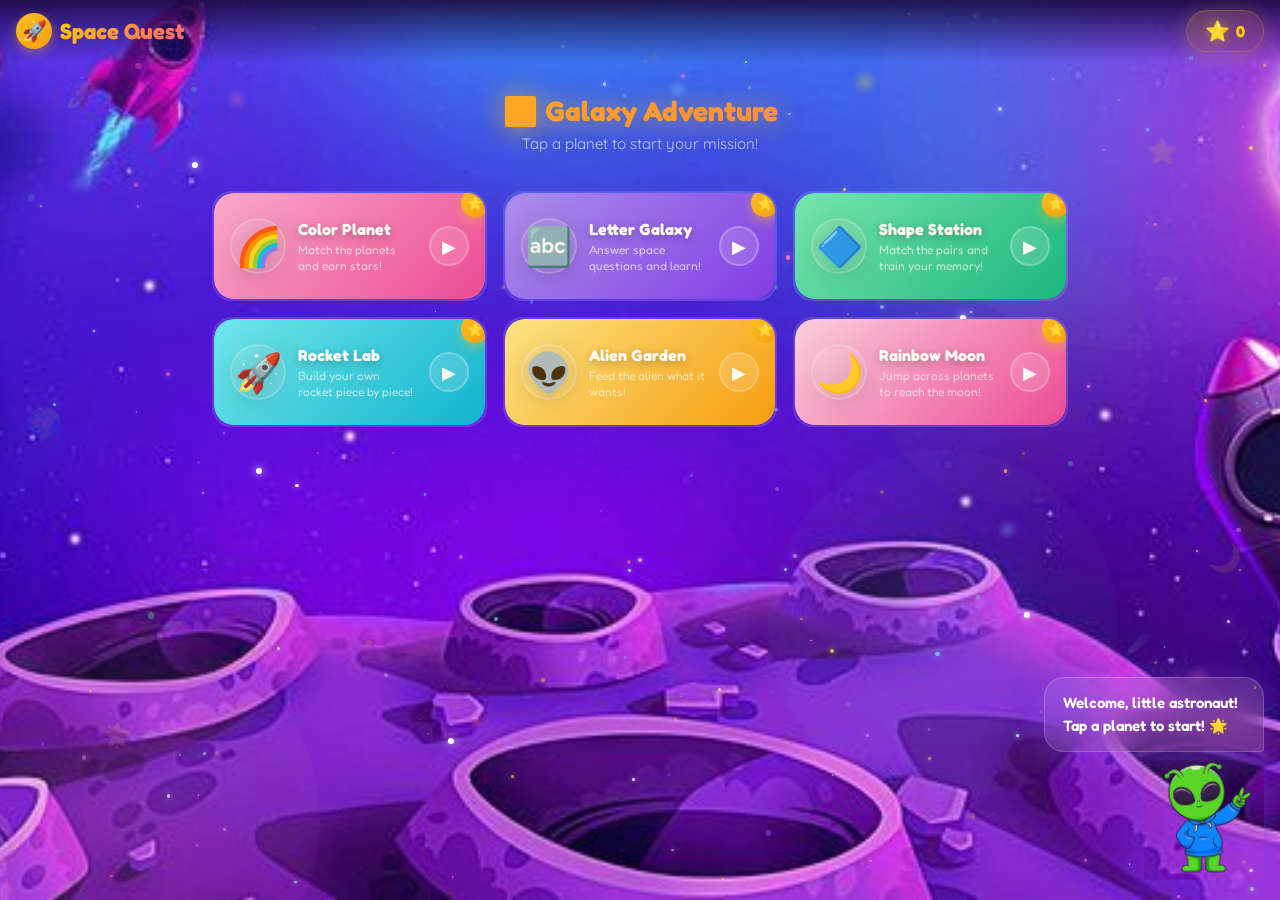
==== code.html @ 8b37a536 "Fix Shape Station cards overflowing: grid rows fill available height evenly, remove aspect-ratio con" ====
<!DOCTYPE html>
<html lang="en">
<head>
<meta charset="UTF-8">
<meta name="viewport" content="width=device-width,initial-scale=1.0,user-scalable=no">
<title>Space Adventure – QuizQuest Kids</title>
<link href="https://fonts.googleapis.com/css2?family=Fredoka:wght@400;500;600;700&family=Quicksand:wght@400;600;700&display=swap" rel="stylesheet">
<style>
*,*::before,*::after{margin:0;padding:0;box-sizing:border-box}
html,body{width:100%;height:100%;overflow:hidden;touch-action:manipulation}
body{
  font-family:'Fredoka',sans-serif;
  background:url("Slot BG อวกาศ.jpeg") center/cover no-repeat;
  color:#fff;overflow:hidden;
  user-select:none;-webkit-user-select:none;
}

/* ─── Stars Background ─── */
.stars{
  position:fixed;inset:0;z-index:0;pointer-events:none;
  overflow:hidden;
}
.star{
  position:absolute;border-radius:50%;
  animation:twinkle var(--d,3s) ease-in-out infinite alternate;
}
@keyframes twinkle{0%{opacity:0.15;transform:scale(0.6)}100%{opacity:1;transform:scale(1.3)}}
.star-glow{
  position:absolute;border-radius:50%;pointer-events:none;
  animation:glowPulse 2s ease-in-out infinite alternate;
}
@keyframes glowPulse{0%{opacity:0.3;transform:scale(0.8)}100%{opacity:0.7;transform:scale(1.2)}}

/* ─── Floating Planets Decor ─── */
.floating-planet{
  position:fixed;border-radius:50%;z-index:0;pointer-events:none;
  opacity:0.25;animation:floatPlanet 20s ease-in-out infinite;
  filter:blur(1px);
}
@keyframes floatPlanet{
  0%,100%{transform:translateY(0) rotate(0deg)}
  33%{transform:translateY(-20px) rotate(5deg)}
  66%{transform:translateY(10px) rotate(-3deg)}
}

/* ─── Header Bar ─── */
.header-bar{
  position:fixed;top:0;left:0;right:0;z-index:100;
  display:flex;align-items:center;justify-content:space-between;
  padding:10px 16px;
  background:linear-gradient(180deg,rgba(26,10,62,0.9),transparent);
}
.header-bar .logo{display:flex;align-items:center;gap:8px}
.header-bar .logo-icon{
  width:36px;height:36px;border-radius:50%;
  background:linear-gradient(135deg,#fbbf24,#f59e0b);
  display:flex;align-items:center;justify-content:center;
  font-size:20px;box-shadow:0 4px 12px rgba(251,191,36,0.4);
  animation:logoBounce 2s ease-in-out infinite;
}
@keyframes logoBounce{0%,100%{transform:scale(1)}50%{transform:scale(1.1)}}
.header-bar h1{
  font-size:20px;font-weight:700;
  background:linear-gradient(135deg,#ffcc02,#ff6b6b,#a78bfa);
  background-size:200% 100%;
  -webkit-background-clip:text;-webkit-text-fill-color:transparent;
  background-clip:text;
  animation:headerGlow 3s ease-in-out infinite alternate;
}
@keyframes headerGlow{0%{background-position:0% 50%}100%{background-position:100% 50%}}
.star-display{
  display:flex;align-items:center;gap:6px;
  background:linear-gradient(135deg,rgba(255,204,2,0.2),rgba(255,107,107,0.15));
  padding:8px 18px;
  border-radius:999px;font-size:16px;font-weight:700;
  backdrop-filter:blur(12px);
  border:1px solid rgba(255,204,2,0.2);
  box-shadow:0 4px 16px rgba(255,204,2,0.15);
  color:#ffcc02;
}
.star-display .star-icon{font-size:20px;animation:starSpin 2s linear infinite;filter:drop-shadow(0 0 6px rgba(255,204,2,0.5))}
@keyframes starSpin{0%{transform:rotate(0deg) scale(1)}50%{transform:rotate(180deg) scale(1.2)}100%{transform:rotate(360deg) scale(1)}}

/* ─── Alien Guide ─── */
.guide-container{
  position:fixed;bottom:20px;right:16px;z-index:50;
  display:flex;flex-direction:column;align-items:flex-end;gap:8px;
  pointer-events:none;
}
.guide-bubble{
  background:linear-gradient(135deg,rgba(167,139,250,0.25),rgba(249,168,212,0.2));
  backdrop-filter:blur(16px);border:1px solid rgba(255,255,255,0.2);
  border-radius:20px 20px 4px 20px;
  padding:14px 18px;max-width:220px;
  font-size:14px;font-weight:600;line-height:1.4;
  color:#fff;
  animation:bubblePop 0.4s cubic-bezier(0.34,1.56,0.64,1);
  pointer-events:auto;
  box-shadow:0 8px 24px rgba(124,58,237,0.2);
}
@keyframes bubblePop{0%{opacity:0;transform:scale(0.8) translateY(10px)}100%{opacity:1;transform:scale(1) translateY(0)}}
.guide-avatar{
  width:120px;height:120px;
  display:flex;align-items:center;justify-content:center;
  cursor:pointer;pointer-events:auto;
  box-shadow:0 8px 32px rgba(124,58,237,0.5);
  animation:guideFloat 3s ease-in-out infinite;
  position:relative;overflow:hidden;
  padding:0;
}
.guide-avatar img{width:100%;height:100%;object-fit:contain;display:block}
@keyframes guideFloat{0%,100%{transform:translateY(0)}50%{transform:translateY(-8px)}}
.guide-avatar:active{transform:scale(0.9)}

/* ─── Adventure Map ─── */
.map-container{
  position:fixed;inset:0;z-index:10;
  overflow-y:auto;overflow-x:visible;
  -webkit-overflow-scrolling:touch;
  padding:70px 0 100px;
  scroll-behavior:smooth;
}
.map-title{
  text-align:center;font-size:26px;font-weight:700;
  margin:24px 0 6px;
  background:linear-gradient(135deg,#ffcc02,#ff6b6b,#a78bfa,#67e8f9);
  background-size:300% 100%;
  -webkit-background-clip:text;-webkit-text-fill-color:transparent;
  background-clip:text;
  animation:titleRainbow 4s ease-in-out infinite alternate;
  filter:drop-shadow(0 2px 12px rgba(255,204,2,0.3));
}
@keyframes titleRainbow{0%{background-position:0% 50%}100%{background-position:100% 50%}}
.map-subtitle{
  text-align:center;font-size:14px;color:rgba(255,255,255,0.7);
  margin-bottom:28px;font-family:'Quicksand',sans-serif;
  text-shadow:0 2px 12px rgba(0,0,0,0.3);
}

/* ─── Path SVG ─── */
.path-svg{
  position:absolute;top:0;left:0;width:100%;height:100%;
  z-index:1;pointer-events:none;
}

/* ─── Planet Node ─── */
.planet-node{
  position:relative;z-index:5;
  display:flex;flex-direction:column;align-items:center;
  margin:14px auto;width:fit-content;
  cursor:pointer;transition:transform 0.4s cubic-bezier(0.34,1.56,0.64,1);
  -webkit-tap-highlight-color:transparent;
}
.planet-node:active{transform:scale(0.88)}
.planet-node.disabled{opacity:0.45;pointer-events:none;filter:grayscale(0.7)}
.planet-node.completed{opacity:1}
.planet-node.completed .planet-body{box-shadow:0 0 40px rgba(251,191,36,0.4)}
.planet-node:not(.disabled):hover .planet-body{transform:scale(1.12) rotate(5deg)}
.planet-node:not(.disabled) .planet-body{animation:planetBob 4s ease-in-out infinite}
@keyframes planetBob{0%,100%{transform:translateY(0)}50%{transform:translateY(-6px)}}

.planet-body{
  width:90px;height:90px;border-radius:50%;
  display:flex;align-items:center;justify-content:center;
  font-size:36px;position:relative;
  transition:all 0.4s cubic-bezier(0.34,1.56,0.64,1);
  box-shadow:0 8px 32px rgba(0,0,0,0.3);
}

.planet-ring{
  position:absolute;inset:-8px;border-radius:50%;
  border:3px solid rgba(255,255,255,0.25);
  animation:ringSpin 6s linear infinite;
}
@keyframes ringSpin{to{transform:rotate(360deg)}}
.planet-node.completed .planet-ring{border-color:rgba(251,191,36,0.5);animation-duration:3s}
.planet-node:not(.disabled):not(.completed) .planet-ring{border-color:rgba(255,255,255,0.35);animation-duration:4s}
.planet-node:not(.disabled) .planet-ring::after{
  content:'';position:absolute;inset:2px;border-radius:50%;
  border:2px solid transparent;
  background:linear-gradient(135deg,var(--ring-color,rgba(255,255,255,0.4)),transparent) border-box;
  -webkit-mask:linear-gradient(#fff 0 0) padding-box,linear-gradient(#fff 0 0);
  -webkit-mask-composite:destination-out;
  mask-composite:exclude;
  animation:ringGlow 2s ease-in-out infinite alternate;
}
@keyframes ringGlow{0%{opacity:0.4}100%{opacity:1}}

.planet-label{
  margin-top:10px;font-size:14px;font-weight:700;
  text-align:center;color:#fff;
  text-shadow:0 2px 12px rgba(0,0,0,0.4),0 0 20px rgba(167,139,250,0.2);
}
.planet-node.disabled .planet-label{color:rgba(255,255,255,0.4)}
.planet-node.completed .planet-label{text-shadow:0 2px 12px rgba(0,0,0,0.4),0 0 20px rgba(251,191,36,0.3)}

.planet-status{
  position:absolute;top:-6px;right:-6px;
  width:28px;height:28px;border-radius:50%;
  display:flex;align-items:center;justify-content:center;
  font-size:14px;z-index:3;font-weight:700;
}
.planet-status.completed{
  background:linear-gradient(135deg,#fbbf24,#f59e0b);
  color:#1a0a3e;
  box-shadow:0 4px 12px rgba(251,191,36,0.5);
}
.planet-status.locked{
  background:rgba(255,255,255,0.15);
  color:rgba(255,255,255,0.4);
  backdrop-filter:blur(4px);
}
.planet-status.current{
  background:linear-gradient(135deg,#ffcc02,#ff6b6b);
  color:#fff;
  animation:pulseStatus 1.2s ease-in-out infinite;
  box-shadow:0 4px 16px rgba(255,107,107,0.5);
}
@keyframes pulseStatus{0%,100%{box-shadow:0 0 0 0 rgba(255,107,107,0.6);transform:scale(1)}50%{box-shadow:0 0 0 12px rgba(255,107,107,0);transform:scale(1.1)}}

/* ─── Planet Glow Orbs ─── */
.planet-glow{
  position:absolute;top:50%;left:50%;transform:translate(-50%,-50%);
  width:120px;height:120px;border-radius:50%;z-index:0;
  pointer-events:none;opacity:0.3;
  animation:glowOrb 3s ease-in-out infinite alternate;
}
@keyframes glowOrb{0%{transform:translate(-50%,-50%) scale(0.8);opacity:0.2}100%{transform:translate(-50%,-50%) scale(1.2);opacity:0.4}}
.planet-node.completed .planet-glow{opacity:0.5;animation-duration:2s}

/* ─── Path Connector ─── */
.path-connector{
  width:5px;height:44px;margin:0 auto;border-radius:3px;
  background:linear-gradient(180deg,var(--c1,rgba(255,255,255,0.25)),var(--c2,rgba(255,255,255,0.08)));
  z-index:2;position:relative;overflow:hidden;
}
.path-connector.completed{
  background:linear-gradient(180deg,#fbbf24,#ff6b6b);
  box-shadow:0 0 12px rgba(251,191,36,0.3);
}
.path-connector:not(.completed):not(.locked){
  background:linear-gradient(180deg,rgba(167,139,250,0.4),rgba(103,232,249,0.2));
  animation:pathGlow 2s ease-in-out infinite alternate;
}
@keyframes pathGlow{0%{opacity:0.5}100%{opacity:1}}
.path-connector .connector-dot{
  position:absolute;left:50%;transform:translateX(-50%);
  width:10px;height:10px;border-radius:50%;z-index:2;
}
.path-connector.completed .connector-dot{
  background:#fff;box-shadow:0 0 10px rgba(255,255,255,0.6);
  animation:dotDrop 1.5s ease-in-out infinite;
}
.path-connector:not(.completed) .connector-dot{
  background:rgba(255,255,255,0.3);
  animation:dotDrop 2.5s ease-in-out infinite;
}
@keyframes dotDrop{0%,100%{top:0;opacity:0}10%{opacity:1}90%{opacity:1}100%{top:100%;opacity:0}}

/* ─── Planet Colors ─── */
.planet-color .planet-body{
  background:linear-gradient(135deg,#f9a8d4,#ec4899);
  box-shadow:0 8px 32px rgba(236,72,153,0.4),inset 0 -4px 12px rgba(0,0,0,0.15);
}
.planet-color .planet-glow{background:radial-gradient(circle,rgba(236,72,153,0.4),transparent)}
.planet-color .planet-ring{--ring-color:rgba(236,72,153,0.6)}
.planet-letter .planet-body{
  background:linear-gradient(135deg,#a78bfa,#7c3aed);
  box-shadow:0 8px 32px rgba(124,58,237,0.4),inset 0 -4px 12px rgba(0,0,0,0.15);
}
.planet-letter .planet-glow{background:radial-gradient(circle,rgba(124,58,237,0.4),transparent)}
.planet-letter .planet-ring{--ring-color:rgba(124,58,237,0.6)}
.planet-shape .planet-body{
  background:linear-gradient(135deg,#6ee7b7,#10b981);
  box-shadow:0 8px 32px rgba(16,185,129,0.4),inset 0 -4px 12px rgba(0,0,0,0.15);
}
.planet-shape .planet-glow{background:radial-gradient(circle,rgba(16,185,129,0.4),transparent)}
.planet-shape .planet-ring{--ring-color:rgba(16,185,129,0.6)}
.planet-rocket .planet-body{
  background:linear-gradient(135deg,#67e8f9,#06b6d4);
  box-shadow:0 8px 32px rgba(6,182,212,0.4),inset 0 -4px 12px rgba(0,0,0,0.15);
}
.planet-rocket .planet-glow{background:radial-gradient(circle,rgba(6,182,212,0.4),transparent)}
.planet-rocket .planet-ring{--ring-color:rgba(6,182,212,0.6)}
.planet-alien .planet-body{
  background:linear-gradient(135deg,#fde68a,#f59e0b);
  box-shadow:0 8px 32px rgba(245,158,11,0.4),inset 0 -4px 12px rgba(0,0,0,0.15);
}
.planet-alien .planet-glow{background:radial-gradient(circle,rgba(245,158,11,0.4),transparent)}
.planet-alien .planet-ring{--ring-color:rgba(245,158,11,0.6)}
.planet-moon .planet-body{
  background:linear-gradient(135deg,#fbcfe8,#ec4899);
  box-shadow:0 8px 32px rgba(236,72,153,0.4),inset 0 -4px 12px rgba(0,0,0,0.15);
}
.planet-moon .planet-glow{background:radial-gradient(circle,rgba(236,72,153,0.4),transparent)}
.planet-moon .planet-ring{--ring-color:rgba(236,72,153,0.6)}

/* ─── Game Cards Grid ─── */
.game-cards{
  display:flex;flex-direction:row;flex-wrap:wrap;gap:16px;
  padding:10px 20px 30px;
  width:100%;max-width:900px;margin:0 auto;
  box-sizing:border-box;justify-content:center;
}
.game-card{
  flex:0 0 calc(33.33% - 12px);min-height:110px;
  position:relative;z-index:5;
  border-radius:20px;overflow:hidden;cursor:pointer;
  display:flex;align-items:center;gap:12px;
  padding:14px 16px;
  transition:all 0.4s cubic-bezier(0.34,1.56,0.64,1);
  -webkit-tap-highlight-color:transparent;
  border:2px solid rgba(255,255,255,0.15);
}
.game-card:active{transform:scale(0.95)}
.game-card .card-bg{
  position:absolute;inset:0;z-index:-1;border-radius:20px;
}
.game-card-completed .card-bg{opacity:1}
.game-card-glow{
  position:absolute;top:50%;left:50%;transform:translate(-50%,-50%);
  width:100px;height:100px;border-radius:50%;z-index:-1;
  pointer-events:none;opacity:0.15;
  animation:cardGlow 3s ease-in-out infinite alternate;
}
@keyframes cardGlow{0%{transform:translate(-50%,-50%) scale(0.8);opacity:0.1}100%{transform:translate(-50%,-50%) scale(1.3);opacity:0.25}}
.game-card-emoji{
  font-size:38px;flex-shrink:0;
  width:56px;height:56px;border-radius:50%;
  display:flex;align-items:center;justify-content:center;
  background:rgba(255,255,255,0.12);
  backdrop-filter:blur(4px);
  border:2px solid rgba(255,255,255,0.2);
  filter:drop-shadow(0 4px 12px rgba(0,0,0,0.2));
  animation:cardEmojiBob 3s ease-in-out infinite;
}
@keyframes cardEmojiBob{0%,100%{transform:translateY(0)}50%{transform:translateY(-4px)}}
.game-card-info{flex:1;min-width:0}
.game-card-name{
  font-size:16px;font-weight:700;color:#fff;
  text-shadow:0 2px 8px rgba(0,0,0,0.3);
  margin-bottom:3px;
}
.game-card-desc{
  font-size:12px;color:rgba(255,255,255,0.7);
  line-height:1.3;
}
.game-card-status{
  position:absolute;top:-4px;right:-4px;
  width:28px;height:28px;border-radius:50%;
  display:flex;align-items:center;justify-content:center;
  font-size:13px;z-index:3;font-weight:700;
}
.game-card-status.completed{
  background:linear-gradient(135deg,#fbbf24,#f59e0b);
  color:#1a0a3e;
  box-shadow:0 4px 12px rgba(251,191,36,0.5);
}
.game-card-status.current{
  background:linear-gradient(135deg,#ffcc02,#ff6b6b);
  color:#fff;
  animation:pulseCardStatus 1.2s ease-in-out infinite;
  box-shadow:0 4px 16px rgba(255,107,107,0.5);
}
@keyframes pulseCardStatus{0%,100%{box-shadow:0 0 0 0 rgba(255,107,107,0.6);transform:scale(1)}50%{box-shadow:0 0 0 10px rgba(255,107,107,0);transform:scale(1.1)}}

/* Card color themes */
.card-color .card-bg{background:linear-gradient(135deg,#f9a8d4,#ec4899)}
.card-color .game-card-glow{background:radial-gradient(circle,rgba(236,72,153,0.3),transparent)}
.card-letter .card-bg{background:linear-gradient(135deg,#a78bfa,#7c3aed)}
.card-letter .game-card-glow{background:radial-gradient(circle,rgba(124,58,237,0.3),transparent)}
.card-shape .card-bg{background:linear-gradient(135deg,#6ee7b7,#10b981)}
.card-shape .game-card-glow{background:radial-gradient(circle,rgba(16,185,129,0.3),transparent)}
.card-rocket .card-bg{background:linear-gradient(135deg,#67e8f9,#06b6d4)}
.card-rocket .game-card-glow{background:radial-gradient(circle,rgba(6,182,212,0.3),transparent)}
.card-alien .card-bg{background:linear-gradient(135deg,#fde68a,#f59e0b)}
.card-alien .game-card-glow{background:radial-gradient(circle,rgba(245,158,11,0.3),transparent)}
.card-moon .card-bg{background:linear-gradient(135deg,#fbcfe8,#ec4899)}
.card-moon .game-card-glow{background:radial-gradient(circle,rgba(236,72,153,0.3),transparent)}

@media(max-width:820px){
  .game-card{flex:0 0 calc(50% - 10px);min-height:100px;padding:12px 14px}
  .game-card-emoji{font-size:30px;width:44px;height:44px}
  .game-card-name{font-size:13px}
  .game-card-desc{font-size:11px}
}
@media(max-width:480px){
  .game-card{flex:0 0 100%;min-height:90px}
}

/* ─── Stars Burst ─── */
.stars-burst{
  position:fixed;pointer-events:none;z-index:200;
  animation:burstOut 0.8s ease-out forwards;
}
@keyframes burstOut{0%{opacity:1;transform:scale(0)}100%{opacity:0;transform:scale(2)}}

/* ─── Celebrations ─── */
.confetti-piece{
  position:fixed;width:10px;height:10px;z-index:300;
  pointer-events:none;border-radius:2px;
  animation:confettiFall var(--d,2s) linear forwards;
}
@keyframes confettiFall{
  0%{opacity:1;transform:translateY(-20px) rotate(0deg)}
  100%{opacity:0;transform:translateY(100vh) rotate(720deg)}
}

/* ─── Game Overlay ─── */
.game-overlay{
  position:fixed;inset:0;z-index:500;
  background:linear-gradient(180deg,#1a0a3e,#2d1b69);
  display:none;flex-direction:column;
  overflow-y:auto;-webkit-overflow-scrolling:touch;
}
.game-overlay.active{display:flex}
.game-header{
  display:flex;align-items:center;justify-content:space-between;
  padding:12px 16px;flex-shrink:0;
}
.game-back-btn{
  width:40px;height:40px;border-radius:50%;
  background:rgba(255,255,255,0.1);
  border:1px solid rgba(255,255,255,0.15);
  display:flex;align-items:center;justify-content:center;
  font-size:18px;cursor:pointer;color:#fff;
  transition:all 0.2s;
  -webkit-tap-highlight-color:transparent;
}
.game-back-btn:active{transform:scale(0.9);background:rgba(255,255,255,0.2)}
.game-title{font-size:18px;font-weight:700}
.game-body{
  flex:1;display:flex;flex-direction:column;align-items:center;
  justify-content:center;padding:16px;gap:16px;
}

.hunt-mission{
  background:rgba(255,255,255,0.1);
  backdrop-filter:blur(12px);
  border:1px solid rgba(255,255,255,0.15);
  border-radius:16px;padding:14px 20px;
  text-align:center;font-size:16px;font-weight:600;
  margin-bottom:12px;width:100%;max-width:400px;
}
.hunt-mission .highlight{
  display:inline-block;padding:2px 12px;border-radius:8px;
  font-weight:700;color:#fff;
}

/* ─── LETTER GALAXY QUIZ ─── */
.timer-bar-container{
  position:relative;width:100%;max-width:400px;height:20px;
  background:rgba(255,255,255,0.1);border-radius:999px;
  overflow:hidden;margin-bottom:8px;
}
.timer-bar{
  height:100%;background:linear-gradient(90deg,#6ee7b7,#fbbf24);
  border-radius:999px;transition:width 0.1s linear;
  width:100%;
}
.timer-text{
  position:absolute;top:50%;left:50%;transform:translate(-50%,-50%);
  font-size:12px;font-weight:700;color:#fff;
  text-shadow:0 1px 4px rgba(0,0,0,0.5);
}
.lives-display{
  display:flex;gap:4px;align-items:center;
}
.life-heart{font-size:20px;transition:all 0.3s}
@keyframes heartPop{0%{transform:scale(0)}50%{transform:scale(1.3)}100%{transform:scale(1)}}
.question-counter{
  font-size:14px;color:rgba(255,255,255,0.6);text-align:center;margin-bottom:8px;
}
.fill-sentence{
  font-size:20px;font-weight:700;text-align:center;
  padding:24px 20px;margin:0 auto 16px;
  max-width:400px;width:100%;
  background:linear-gradient(135deg,rgba(167,139,250,0.15),rgba(249,168,212,0.1));
  border-radius:20px;border:1px solid rgba(255,255,255,0.2);
  line-height:1.7;word-spacing:2px;
}
.fill-blank{
  display:inline-block;min-width:48px;
  border-bottom:4px solid #fbbf24;
  color:#fbbf24;font-weight:700;font-size:28px;
  margin:0 4px;
  animation:blankPulse 0.8s ease-in-out infinite alternate;
  text-shadow:0 0 16px rgba(251,191,36,0.4);
  text-align:center;
}
@keyframes blankPulse{0%{opacity:0.5;transform:translateY(0)}100%{opacity:1;transform:translateY(-3px)}}
/* ─── Fill-in option buttons ─── */
.quiz-options{
  display:grid;grid-template-columns:1fr 1fr;
  gap:12px;max-width:380px;width:100%;
}
.quiz-option{
  padding:16px 8px;border-radius:18px;
  font-family:'Fredoka',sans-serif;font-weight:600;font-size:15px;
  border:2px solid rgba(255,255,255,0.2);
  background:linear-gradient(145deg,rgba(255,255,255,0.12),rgba(255,255,255,0.04));
  color:#fff;cursor:pointer;
  transition:all 0.3s cubic-bezier(0.34,1.56,0.64,1);
  -webkit-tap-highlight-color:transparent;
  text-align:center;
  display:flex;flex-direction:column;align-items:center;gap:4px;
  transform:perspective(600px) rotateX(2deg);
  box-shadow:0 6px 20px rgba(0,0,0,0.2),inset 0 1px 0 rgba(255,255,255,0.15);
  text-transform:lowercase;
}
.quiz-option:active{
  transform:perspective(600px) rotateX(0deg) scale(0.93);
  background:rgba(255,255,255,0.18);
}
.quiz-option .opt-emoji{
  font-size:36px;line-height:1;
  filter:drop-shadow(0 4px 8px rgba(0,0,0,0.3));
  transition:transform 0.3s;
}
.quiz-option:not(.correct):not(.wrong):hover .opt-emoji{
  transform:translateY(-4px) scale(1.1);
}
.quiz-option .opt-label{
  font-size:13px;color:rgba(255,255,255,0.8);
  font-weight:600;
}
.quiz-option.correct{
  background:linear-gradient(145deg,rgba(16,185,129,0.4),rgba(16,185,129,0.2))!important;
  border-color:#6ee7b7!important;
  animation:optPop 0.4s ease;
  transform:perspective(600px) rotateX(0deg) scale(1.05);
  box-shadow:0 8px 24px rgba(16,185,129,0.3),inset 0 1px 0 rgba(255,255,255,0.2);
}
@keyframes optPop{0%{transform:perspective(600px) rotateX(2deg) scale(1)}50%{transform:perspective(600px) rotateX(0deg) scale(1.1)}100%{transform:perspective(600px) rotateX(0deg) scale(1.05)}}
.quiz-option.wrong{
  background:linear-gradient(145deg,rgba(239,68,68,0.35),rgba(239,68,68,0.15))!important;
  border-color:#ef4444!important;
  animation:optShake 0.4s ease;
  transform:perspective(600px) rotateX(0deg);
}
@keyframes optShake{0%,100%{transform:perspective(600px) rotateX(0deg) translateX(0)}25%{transform:perspective(600px) rotateX(0deg) translateX(-8px)}75%{transform:perspective(600px) rotateX(0deg) translateX(8px)}}

/* ─── PLANET MATCH ─── */
.pm-container{
  position:relative;width:100%;height:100%;
  display:flex;flex-direction:column;align-items:center;
  background:radial-gradient(ellipse at 50% 30%,rgba(100,50,200,0.15),transparent 60%);
}
.pm-bg-particles{
  position:absolute;inset:0;pointer-events:none;overflow:hidden;z-index:0;
}
.pm-bg-particle{
  position:absolute;border-radius:50%;
  animation:pmFloat 6s ease-in-out infinite alternate;
}
@keyframes pmFloat{
  0%{transform:translateY(0) scale(1);opacity:0.3}
  100%{transform:translateY(-40px) scale(1.4);opacity:0.8}
}
.pm-header{
  position:relative;z-index:3;width:100%;
  display:flex;align-items:center;justify-content:space-between;
  padding:12px 16px 0;
}
.pm-level-badge{
  background:rgba(255,255,255,0.12);backdrop-filter:blur(8px);
  padding:6px 16px;border-radius:30px;font-size:13px;font-weight:600;
  border:1px solid rgba(255,255,255,0.15);
}
.pm-stars-badge{
  display:flex;align-items:center;gap:4px;
  background:rgba(255,255,255,0.12);backdrop-filter:blur(8px);
  padding:6px 14px;border-radius:30px;font-size:14px;font-weight:600;
  border:1px solid rgba(255,255,255,0.15);
}
.pm-timer-badge{
  display:flex;align-items:center;gap:4px;
  background:rgba(255,255,255,0.12);backdrop-filter:blur(8px);
  padding:6px 14px;border-radius:30px;font-size:14px;font-weight:700;
  border:1px solid rgba(255,255,255,0.15);
  transition:all 0.3s;
}
.pm-timer-badge.pm-timer-low{background:rgba(255,50,50,0.3);border-color:rgba(255,50,50,0.5);color:#ff6b6b;animation:pmTimerPulse 0.5s ease-in-out infinite alternate;}
@keyframes pmTimerPulse{0%{transform:scale(1)}100%{transform:scale(1.1)}}
.pm-progress{
  position:relative;z-index:3;width:100%;padding:10px 20px 4px;
}
.pm-progress-track{
  width:100%;height:6px;background:rgba(255,255,255,0.12);border-radius:10px;overflow:hidden;
}
.pm-progress-fill{
  height:100%;border-radius:10px;
  background:linear-gradient(90deg,#fbbf24,#f59e0b,#f97316);
  transition:width 0.6s cubic-bezier(0.34,1.56,0.64,1);
  box-shadow:0 0 12px rgba(251,191,36,0.4);
}
.pm-round-label{
  text-align:center;font-size:12px;color:rgba(255,255,255,0.5);margin-top:4px;
}
.pm-planet-area{
  position:relative;z-index:2;flex:1;
  display:flex;flex-direction:column;align-items:center;justify-content:center;
  width:100%;padding:0 20px;
}
.pm-planet-wrapper{
  position:relative;width:200px;height:200px;margin-bottom:16px;
}
.pm-planet-glow-ring{
  position:absolute;inset:-20px;border-radius:50%;
  border:2px solid rgba(255,255,255,0.08);
  animation:pmRingSpin 8s linear infinite;
}
@keyframes pmRingSpin{to{transform:rotate(360deg)}}
.pm-planet-glow-ring:nth-child(2){inset:-35px;animation-duration:12s;animation-direction:reverse;border-color:rgba(255,255,255,0.05)}
.pm-planet{
  position:absolute;inset:0;border-radius:50%;
  animation:pmPlanetFloat 4s ease-in-out infinite alternate;
  box-shadow:0 0 60px rgba(255,255,255,0.15),inset 0 -20px 40px rgba(0,0,0,0.3);
  border:3px solid rgba(255,255,255,0.2);
  display:flex;align-items:center;justify-content:center;
  font-size:72px;overflow:hidden;
}
@keyframes pmPlanetFloat{
  0%{transform:translateY(0) rotate(0deg)}
  100%{transform:translateY(-12px) rotate(5deg)}
}
.pm-planet-highlight{
  position:absolute;inset:0;border-radius:50%;
  background:radial-gradient(circle at 30% 25%,rgba(255,255,255,0.25) 0%,transparent 50%);
  pointer-events:none;z-index:1;
}
.pm-planet-shadow{
  position:absolute;inset:0;border-radius:50%;
  background:radial-gradient(ellipse at 50% 100%,rgba(0,0,0,0.3) 0%,transparent 50%);
  pointer-events:none;z-index:1;
}
.pm-planet-emoji{
  position:relative;z-index:2;font-size:72px;filter:drop-shadow(0 4px 12px rgba(0,0,0,0.2));
  animation:pmEmojiBounce 3s ease-in-out infinite;
}
@keyframes pmEmojiBounce{
  0%,100%{transform:translateY(0)}
  50%{transform:translateY(-6px)}
}
.pm-question{
  text-align:center;font-size:20px;font-weight:700;margin-bottom:8px;
  text-shadow:0 2px 12px rgba(0,0,0,0.3);
  position:relative;z-index:2;
  min-height:60px;display:flex;align-items:center;justify-content:center;
}
.pm-hint{
  font-size:14px;color:rgba(255,255,255,0.5);margin-bottom:16px;
  position:relative;z-index:2;min-height:20px;
}
.pm-options{
  position:relative;z-index:3;
  display:grid;grid-template-columns:1fr 1fr 1fr;gap:10px;
  width:100%;max-width:400px;padding:0 16px 20px;
}
.pm-option{
  background:rgba(255,255,255,0.1);backdrop-filter:blur(10px);
  border:2px solid rgba(255,255,255,0.15);
  border-radius:20px;padding:16px 8px;
  display:flex;flex-direction:column;align-items:center;justify-content:center;
  gap:8px;cursor:pointer;transition:all 0.3s cubic-bezier(0.34,1.56,0.64,1);
  min-height:100px;text-align:center;
  animation:pmOptionSlide 0.5s cubic-bezier(0.34,1.56,0.64,1) backwards;
}
@keyframes pmOptionSlide{
  0%{opacity:0;transform:translateY(40px) scale(0.8)}
  100%{opacity:1;transform:translateY(0) scale(1)}
}
.pm-option:nth-child(1){animation-delay:0.1s}
.pm-option:nth-child(2){animation-delay:0.2s}
.pm-option:nth-child(3){animation-delay:0.3s}
.pm-option:active{transform:scale(0.92)!important}
.pm-option-correct{
  border-color:#6ee7b7!important;
  background:rgba(110,231,183,0.2)!important;
  transform:scale(1.05);
  box-shadow:0 0 30px rgba(110,231,183,0.3);
}
.pm-option-wrong{
  border-color:#ef4444!important;
  background:rgba(239,68,68,0.15)!important;
  animation:pmShake 0.5s ease;
}
@keyframes pmShake{0%,100%{transform:translateX(0)}20%{transform:translateX(-8px)}40%{transform:translateX(8px)}60%{transform:translateX(-5px)}80%{transform:translateX(5px)}}
.pm-option-emoji{
  font-size:36px;line-height:1;
}
.pm-option-label{
  font-size:15px;font-weight:600;line-height:1.2;
}
.pm-option-swatch{
  width:40px;height:40px;border-radius:50%;border:2px solid rgba(255,255,255,0.15);
}
.pm-celebrate{
  position:absolute;inset:0;z-index:10;
  display:none;flex-direction:column;align-items:center;justify-content:center;
  background:rgba(0,0,0,0.3);backdrop-filter:blur(4px);
  animation:pmFadeIn 0.3s ease;
}
@keyframes pmFadeIn{from{opacity:0}to{opacity:1}}
.pm-celebrate.active{display:flex}
.pm-celebrate-emoji{font-size:80px;animation:pmCelebrateBounce 0.6s cubic-bezier(0.34,1.56,0.64,1)}
@keyframes pmCelebrateBounce{0%{transform:scale(0) rotate(-20deg)}100%{transform:scale(1) rotate(0deg)}}
.pm-celebrate-text{font-size:28px;font-weight:700;margin:8px 0 4px;text-shadow:0 2px 20px rgba(0,0,0,0.3)}
.pm-celebrate-sub{font-size:16px;color:rgba(255,255,255,0.7)}
.pm-celebrate-stars{font-size:22px;font-weight:700;color:#fbbf24;margin-top:8px}
.pm-next-btn{
  margin-top:16px;padding:10px 36px;border:none;border-radius:30px;
  background:linear-gradient(135deg,#fbbf24,#f59e0b);
  color:#1a0a3e;font-size:16px;font-weight:700;cursor:pointer;
  font-family:'Fredoka',sans-serif;
  box-shadow:0 4px 20px rgba(251,191,36,0.4);
  transition:transform 0.2s;
}
.pm-next-btn:active{transform:scale(0.92)}
.pm-result{
  position:absolute;inset:0;z-index:10;
  display:none;flex-direction:column;align-items:center;justify-content:center;
  background:rgba(0,0,0,0.5);backdrop-filter:blur(8px);
  animation:pmFadeIn 0.5s ease;
  padding:24px;
}
.pm-result.active{display:flex}
.pm-result-emoji{font-size:72px;animation:pmCelebrateBounce 0.6s cubic-bezier(0.34,1.56,0.64,1)}
.pm-result-title{font-size:32px;font-weight:700;margin:8px 0;text-align:center}
.pm-result-stars{font-size:28px;font-weight:700;color:#fbbf24;margin:8px 0}
.pm-result-text{font-size:16px;color:rgba(255,255,255,0.7);text-align:center;margin-bottom:8px}
.pm-result-btn{
  margin-top:12px;padding:12px 40px;border:none;border-radius:30px;
  background:linear-gradient(135deg,#a78bfa,#7c3aed);
  color:#fff;font-size:18px;font-weight:700;cursor:pointer;
  font-family:'Fredoka',sans-serif;
  box-shadow:0 4px 20px rgba(124,58,237,0.4);
  transition:transform 0.2s;
}
.pm-result-btn:active{transform:scale(0.92)}
.pm-intro{
  position:absolute;inset:0;z-index:5;
  display:flex;flex-direction:column;align-items:center;justify-content:center;
  background:rgba(0,0,0,0.2);
  animation:pmFadeIn 0.5s ease;
}
.pm-intro.hidden{display:none}
.pm-intro-emoji{font-size:64px;animation:pmPlanetFloat 3s ease-in-out infinite}
.pm-intro-title{font-size:32px;font-weight:700;margin:12px 0 4px;text-shadow:0 2px 20px rgba(0,0,0,0.3)}
.pm-intro-sub{font-size:16px;color:rgba(255,255,255,0.6);margin-bottom:20px}
.pm-intro-btn{
  padding:14px 48px;border:none;border-radius:30px;
  background:linear-gradient(135deg,#fbbf24,#f59e0b);
  color:#1a0a3e;font-size:20px;font-weight:700;cursor:pointer;
  font-family:'Fredoka',sans-serif;
  box-shadow:0 4px 30px rgba(251,191,36,0.5);
  transition:transform 0.2s;
  animation:pmPulse 2s ease-in-out infinite;
}
@keyframes pmPulse{0%,100%{transform:scale(1)}50%{transform:scale(1.05)}}
.pm-intro-btn:active{transform:scale(0.92);animation:none}

/* ─── MINI GAME: Alien Feeding ─── */
.alien-area{
  display:flex;flex-direction:column;align-items:center;gap:16px;
  width:100%;max-width:400px;
}
.alien-character{
  width:100px;height:100px;border-radius:50%;
  background:linear-gradient(135deg,#a78bfa,#7c3aed);
  display:flex;align-items:center;justify-content:center;
  font-size:44px;animation:alienBounce 2s ease-in-out infinite;
  border:3px solid rgba(255,255,255,0.2);
  box-shadow:0 8px 24px rgba(124,58,237,0.3);
}
@keyframes alienBounce{0%,100%{transform:translateY(0)}50%{transform:translateY(-8px)}}
.alien-thought{
  background:rgba(255,255,255,0.1);border-radius:16px;padding:12px 16px;
  font-size:15px;text-align:center;max-width:300px;
  border:1px solid rgba(255,255,255,0.1);
}
.feed-items{
  display:flex;flex-wrap:wrap;gap:12px;justify-content:center;
}
.feed-item{
  width:64px;height:64px;border-radius:50%;
  display:flex;align-items:center;justify-content:center;
  font-size:28px;cursor:pointer;
  transition:all 0.3s cubic-bezier(0.34,1.56,0.64,1);
  box-shadow:0 4px 12px rgba(0,0,0,0.2);
  -webkit-tap-highlight-color:transparent;
}
.feed-item:active{transform:scale(1.3)}
.feed-item.hidden{opacity:0;pointer-events:none;transform:scale(0.5)}
.feed-item.wrong{animation:feedWrong 0.4s ease}
@keyframes feedWrong{0%,100%{transform:translateX(0)}25%{transform:translateX(-10px)}75%{transform:translateX(10px)}}

/* ─── MINI GAME: Memory ─── */

/* ─── Buttons ─── */
.btn-game{
  padding:14px 32px;border-radius:999px;
  font-family:'Fredoka',sans-serif;font-weight:700;font-size:16px;
  border:none;cursor:pointer;color:#fff;
  transition:all 0.3s cubic-bezier(0.34,1.56,0.64,1);
  -webkit-tap-highlight-color:transparent;
}
.btn-game:active{transform:scale(0.92)}
.btn-play{background:linear-gradient(135deg,#fbbf24,#f59e0b);box-shadow:0 8px 20px rgba(251,191,36,0.3)}
.btn-play:hover{transform:translateY(-2px);box-shadow:0 12px 28px rgba(251,191,36,0.4)}
.btn-next{background:linear-gradient(135deg,#a78bfa,#7c3aed);box-shadow:0 8px 20px rgba(124,58,237,0.3)}
.btn-purple{background:linear-gradient(135deg,#a78bfa,#7c3aed);box-shadow:0 8px 20px rgba(124,58,237,0.3)}

/* ─── Success Screen ─── */
.success-screen{
  display:none;flex-direction:column;align-items:center;justify-content:center;
  gap:16px;padding:32px;text-align:center;
  animation:fadeIn 0.5s ease;
}
.success-screen.active{display:flex}
@keyframes fadeIn{0%{opacity:0;transform:scale(0.9)}100%{opacity:1;transform:scale(1)}}
.success-emoji{font-size:72px;animation:successBounce 0.6s cubic-bezier(0.34,1.56,0.64,1)}
@keyframes successBounce{0%{transform:scale(0)}50%{transform:scale(1.2)}100%{transform:scale(1)}}
.success-title{font-size:24px;font-weight:700;background:linear-gradient(135deg,#fbbf24,#f59e0b);-webkit-background-clip:text;-webkit-text-fill-color:transparent;background-clip:text}
.success-stars{font-size:18px;color:#fbbf24}

/* ─── Shape Station Card Styles ─── */
.ss-card{aspect-ratio:1;perspective:1000px;cursor:pointer;-webkit-tap-highlight-color:transparent;position:relative;border-radius:14px}
.ss-card-inner{position:absolute;inset:0;width:100%;height:100%;transition:transform 0.5s cubic-bezier(0.4,0,0.2,1);transform-style:preserve-3d;border-radius:14px}
.ss-card.flipped .ss-card-inner{transform:rotateY(180deg)}
.ss-card-face{position:absolute;inset:0;border-radius:14px;backface-visibility:hidden;-webkit-backface-visibility:hidden;display:flex;align-items:center;justify-content:center}
.ss-card-back{background:linear-gradient(135deg,#191a4a,#1c1d4f);border:4px solid #2e3060;box-shadow:inset 0 -5px 0 rgba(0,0,0,0.3),inset 0 3px 8px rgba(0,0,0,0.3),0 3px 12px rgba(0,0,0,0.2)}
.ss-card-back span{font-size:42px;opacity:0.4;filter:drop-shadow(0 2px 4px rgba(0,0,0,0.4))}
.ss-card-front{transform:rotateY(180deg);background:rgba(255,255,255,0.1);backdrop-filter:blur(8px);border:3px solid rgba(255,255,255,0.15);overflow:hidden}
.ss-card-front img{width:80%;height:80%;object-fit:contain;filter:drop-shadow(0 2px 8px rgba(0,0,0,0.3))}
.ss-card.matched .ss-card-front{border-color:#aeed00;box-shadow:0 0 20px rgba(174,237,0,0.3),inset 0 0 20px rgba(174,237,0,0.08);animation:ssPulse 1.5s infinite ease-in-out}
@keyframes ssPulse{0%,100%{box-shadow:0 0 15px rgba(174,237,0,0.2),inset 0 0 10px rgba(174,237,0,0.05)}50%{box-shadow:0 0 30px rgba(174,237,0,0.4),inset 0 0 20px rgba(174,237,0,0.1)}}
.ss-card.error .ss-card-inner{animation:ssShake 0.5s ease-in-out}
@keyframes ssShake{0%,100%{transform:translateX(0)}20%{transform:translateX(-6px) rotate(-2deg)}40%{transform:translateX(6px) rotate(2deg)}60%{transform:translateX(-4px) rotate(-1deg)}80%{transform:translateX(4px) rotate(1deg)}}

/* ─── Shape Station: no scroll, fit screen ─── */
#gameShape{overflow:hidden !important}
#ssGrid{flex:1;min-height:0;grid-template-rows:repeat(4,1fr) !important}
.ss-card{aspect-ratio:unset;height:100%;width:100%}
.ss-card .ss-card-back span{font-size:clamp(16px,3.5vw,28px)}
.ss-card-front img{width:65%;height:65%}


/* ─── Progress dots ─── */
.progress-dots{display:flex;gap:6px;justify-content:center;margin:8px 0}
.progress-dot{
  width:10px;height:10px;border-radius:50%;
  background:rgba(255,255,255,0.15);transition:all 0.3s;
}
.progress-dot.active{background:#fbbf24;transform:scale(1.3)}
.progress-dot.done{background:#6ee7b7}

/* ─── Win celebration overlay ─── */
.win-celebration{
  position:fixed;inset:0;z-index:600;
  background:rgba(26,10,62,0.9);
  display:none;flex-direction:column;align-items:center;justify-content:center;
  gap:20px;backdrop-filter:blur(8px);
}
.win-celebration.active{display:flex}
.win-celebration .big-emoji{font-size:96px;animation:winFloat 2s ease-in-out infinite}
@keyframes winFloat{0%,100%{transform:translateY(0)}50%{transform:translateY(-16px)}}
.win-celebration .big-title{font-size:32px;font-weight:700;text-align:center}
.win-celebration .big-stars{font-size:24px;color:#fbbf24}

/* ─── Responsive ─── */
@media(min-width:600px){
  .planet-body{width:96px;height:96px;font-size:38px}
  .path-connector{height:52px}
}
@media(min-width:900px){
  .planet-body{width:110px;height:110px;font-size:44px}
  .path-connector{height:60px}
}

/* ─── Scrollbar ─── */
.map-container::-webkit-scrollbar{width:4px}
.map-container::-webkit-scrollbar-track{background:transparent}
.map-container::-webkit-scrollbar-thumb{background:rgba(255,255,255,0.2);border-radius:4px}

/* ─── Rocket Builder ─── */
.rocket-area{
  display:flex;flex-direction:column;align-items:center;gap:16px;
  width:100%;max-width:400px;
}
.rocket-parts{
  display:flex;gap:8px;flex-wrap:wrap;justify-content:center;
}
.rocket-part{
  width:56px;height:56px;border-radius:12px;
  display:flex;align-items:center;justify-content:center;
  font-size:24px;cursor:pointer;
  transition:all 0.3s cubic-bezier(0.34,1.56,0.64,1);
  background:rgba(255,255,255,0.1);
  border:2px solid rgba(255,255,255,0.1);
  -webkit-tap-highlight-color:transparent;
}
.rocket-part:active{transform:scale(1.2)}
.rocket-part.collected{
  opacity:0.4;pointer-events:none;transform:scale(0.8);
}
.rocket-part.wrong{animation:feedWrong 0.4s ease}
.rocket-display{
  width:120px;height:160px;
  background:rgba(255,255,255,0.05);
  border-radius:24px;display:flex;align-items:center;justify-content:center;
  font-size:64px;border:2px dashed rgba(255,255,255,0.15);
  transition:all 0.5s ease;
}
.rocket-display.built{
  border-color:rgba(251,191,36,0.4);
  background:rgba(251,191,36,0.05);
  animation:rocketBuild 0.6s ease;
}
@keyframes rocketBuild{0%{transform:scale(0.8)}50%{transform:scale(1.1)}100%{transform:scale(1)}}

/* ─── Planet Jump ─── */
.jump-track{
  display:flex;flex-direction:column;align-items:center;gap:16px;
  padding:20px 0;
}
.jump-planets{
  display:flex;gap:12px;align-items:center;flex-wrap:wrap;justify-content:center;
}
.jump-planet-node{
  width:56px;height:56px;border-radius:50%;
  display:flex;align-items:center;justify-content:center;
  font-size:24px;cursor:pointer;
  transition:all 0.3s cubic-bezier(0.34,1.56,0.64,1);
  border:2px solid rgba(255,255,255,0.1);
  -webkit-tap-highlight-color:transparent;
  position:relative;
}
.jump-planet-node.visited{background:linear-gradient(135deg,#fbbf24,#f59e0b);border-color:transparent}
.jump-planet-node.current{
  background:linear-gradient(135deg,#a78bfa,#7c3aed);border-color:#fbbf24;
  animation:currentPulse 1s ease-in-out infinite;
  transform:scale(1.15);
}
@keyframes currentPulse{0%,100%{box-shadow:0 0 0 0 rgba(251,191,36,0.4)}50%{box-shadow:0 0 0 12px rgba(251,191,36,0)}}
.jump-planet-node.locked{opacity:0.3;pointer-events:none}
.jump-astronaut{
  font-size:48px;animation:astroFloat 1s ease-in-out infinite;
  transition:all 0.5s cubic-bezier(0.34,1.56,0.64,1);
}
@keyframes astroFloat{0%,100%{transform:translateY(0)}50%{transform:translateY(-10px)}}

/* ─── Sparkle decorations ─── */
.sparkle{
  position:fixed;width:6px;height:6px;border-radius:50%;z-index:1;pointer-events:none;
  background:#fff;box-shadow:0 0 8px #fff,0 0 16px rgba(255,255,255,0.3);
  animation:sparklePop var(--s,2s) ease-in-out infinite alternate;
  animation-delay:var(--d,0s);
}
@keyframes sparklePop{0%{opacity:0;transform:scale(0.3)}50%{opacity:1;transform:scale(1)}100%{opacity:0;transform:scale(0.3)}}

/* ─── Shooting stars ─── */
.shooting-star{
  position:fixed;width:80px;height:2px;z-index:2;pointer-events:none;
  background:linear-gradient(90deg,transparent,rgba(255,255,255,0.6));
  border-radius:1px;
  animation:shoot 6s ease-in-out infinite;
  animation-delay:var(--sd,0s);
  opacity:0;
}
@keyframes shoot{
  0%{transform:translate(0,0) rotate(-35deg);opacity:0}
  5%{opacity:1}
  15%{transform:translate(-300px,200px) rotate(-35deg);opacity:0}
  100%{opacity:0}
}

/* ─── Cinematic particles ─── */
.cinematic-particle{
  position:fixed;border-radius:50%;pointer-events:none;z-index:1;
  animation:particleDrift var(--d,12s) ease-in-out infinite alternate;
}
@keyframes orbFloat{0%{transform:translate(0,0) scale(1)}100%{transform:translate(30px,-30px) scale(1.1)}}
@keyframes particleDrift{
  0%{transform:translate(0,0) scale(1);opacity:0}
  20%{opacity:var(--o,0.5)}
  80%{opacity:var(--o,0.5)}
   100%{transform:translate(var(--tx,60px),var(--ty,-60px)) scale(1.3);opacity:0}
}

/* ══════════════════════════════════
   PREMIUM KIDS UI — Space Magic
   ══════════════════════════════════ */

/* ─── Floating Space Emojis ─── */
.floating-space-emoji{
  position:fixed;z-index:0;pointer-events:none;
  animation:fSE 18s ease-in-out infinite;
  font-size:var(--fs,28px);opacity:0.12;
}
@keyframes fSE{
  0%,100%{transform:translateY(0) rotate(0deg) scale(1)}
  25%{transform:translateY(-30px) rotate(8deg) scale(1.1)}
  50%{transform:translateY(10px) rotate(-5deg) scale(0.95)}
  75%{transform:translateY(-20px) rotate(4deg) scale(1.05)}
}

/* ─── Premium Card Entrance ─── */
.game-card{
  opacity:0;transform:translateY(40px) scale(0.92);
  animation:cardEntrance 0.7s cubic-bezier(0.34,1.56,0.64,1) forwards;
}
.game-card:nth-child(1){animation-delay:0.1s}
.game-card:nth-child(2){animation-delay:0.2s}
.game-card:nth-child(3){animation-delay:0.3s}
.game-card:nth-child(4){animation-delay:0.4s}
.game-card:nth-child(5){animation-delay:0.5s}
.game-card:nth-child(6){animation-delay:0.6s}
@keyframes cardEntrance{
  0%{opacity:0;transform:translateY(40px) scale(0.92)}
  100%{opacity:1;transform:translateY(0) scale(1)}
}

/* ─── Animated Gradient Border ─── */
.game-card::after{
  content:'';position:absolute;inset:2px;border-radius:18px;
  z-index:1;opacity:0;pointer-events:none;
  background:linear-gradient(135deg,rgba(255,204,2,0.2),rgba(255,107,107,0.15),rgba(167,139,250,0.2),rgba(103,232,249,0.15));
  background-size:400% 400%;
  animation:borderRainbow 4s linear infinite;
  transition:opacity 0.4s;
}
.game-card:hover::after,.game-card:active::after{opacity:1}
@keyframes borderRainbow{0%{background-position:0% 50%}100%{background-position:400% 50%}}
.game-card-completed::after{opacity:0.3}
.game-card-completed:hover::after{opacity:0.8}

/* ─── Card Shine Overlay ─── */
.game-card::before{
  content:'';position:absolute;inset:0;border-radius:20px;
  z-index:1;opacity:0;pointer-events:none;
  background:linear-gradient(135deg,rgba(255,255,255,0.3) 0%,transparent 40%,transparent 60%,rgba(255,255,255,0.1) 100%);
  transition:opacity 0.5s;
}
.game-card:hover::before{opacity:1}

/* ─── Card Premium Hover ─── */
.game-card:hover{transform:translateY(-6px) scale(1.03);border-color:rgba(255,255,255,0.35)}
.game-card:active{transform:translateY(-2px) scale(0.97)}

/* ─── Play Button Premium ─── */
.game-card-play{
  flex-shrink:0;
  width:40px;height:40px;border-radius:50%;
  background:rgba(255,255,255,0.15);
  backdrop-filter:blur(4px);
  border:2px solid rgba(255,255,255,0.25);
  display:flex;align-items:center;justify-content:center;
  font-size:18px;transition:all 0.4s cubic-bezier(0.34,1.56,0.64,1);
}
.game-card:hover .game-card-play{
  background:linear-gradient(135deg,#ffcc02,#ff6b6b);
  border-color:#ffcc02;transform:scale(1.15) rotate(-10deg);
  box-shadow:0 0 20px rgba(255,204,2,0.4);
}

/* ─── Emoji Hover Dance ─── */
.game-card:hover .game-card-emoji{
  animation:emojiDance 0.6s ease-in-out infinite;
}
@keyframes emojiDance{
  0%,100%{transform:translateY(0) rotate(0deg)}
  25%{transform:translateY(-6px) rotate(-8deg)}
  75%{transform:translateY(-4px) rotate(8deg)}
}

/* ─── Map Title Premium ─── */
.map-title{
  font-size:28px;
  text-shadow:0 0 30px rgba(255,204,2,0.3),0 0 60px rgba(255,107,107,0.15);
  animation:titleRainbow 3s ease-in-out infinite alternate,titleFloat 4s ease-in-out infinite;
}
@keyframes titleFloat{0%,100%{transform:translateY(0)}50%{transform:translateY(-6px)}}
.map-subtitle{font-size:15px;animation:subtitleFade 2s ease-in-out infinite alternate}
@keyframes subtitleFade{0%{opacity:0.6}100%{opacity:1}}

/* ─── Sparkle Burst ─── */
.sparkle-burst{
  position:fixed;pointer-events:none;z-index:999;
  animation:sbFade 0.8s ease-out forwards;
}
.sparkle-burst span{
  position:absolute;font-size:var(--sfs,16px);
  animation:sbFly var(--sd,0.6s) cubic-bezier(0.25,0.46,0.45,0.94) forwards;
}
@keyframes sbFly{
  0%{transform:translate(0,0) scale(0) rotate(0deg);opacity:1}
  100%{transform:translate(var(--sx,40px),var(--sy,-60px)) scale(1.2) rotate(360deg);opacity:0}
}
@keyframes sbFade{0%{opacity:1}100%{opacity:0}}

/* ─── Guide Premium ─── */
.guide-bubble{
  font-size:15px;line-height:1.5;
  box-shadow:0 8px 32px rgba(124,58,237,0.3),0 0 40px rgba(167,139,250,0.1);
  animation:bubblePop 0.5s cubic-bezier(0.34,1.56,0.64,1),bubbleGlow 2s ease-in-out infinite alternate;
}
@keyframes bubbleGlow{0%{box-shadow:0 8px 32px rgba(124,58,237,0.3)}100%{box-shadow:0 8px 40px rgba(167,139,250,0.5)}}
.guide-avatar{animation:guideFloat 3s ease-in-out infinite;transition:transform 0.3s}
.guide-avatar:hover{transform:scale(1.1) rotate(5deg)}

/* ─── Star Display Premium ─── */
.star-display #totalStars{
  display:inline-block;transition:transform 0.3s cubic-bezier(0.34,1.56,0.64,1);
}
.star-display #totalStars.burst{animation:starBurst 0.5s cubic-bezier(0.34,1.56,0.64,1)}
@keyframes starBurst{0%{transform:scale(1)}50%{transform:scale(1.6)}100%{transform:scale(1)}}

/* ─── Cinematic Particles Premium ─── */
.cinematic-particle{
  position:fixed;pointer-events:none;z-index:1;
  border-radius:50%;
  animation:particleFloat var(--d,12s) ease-in-out infinite alternate;
}
@keyframes particleFloat{
  0%{transform:translate(0,0) scale(1);opacity:0}
  10%{opacity:var(--o,0.3)}
  90%{opacity:var(--o,0.3)}
  100%{transform:translate(var(--tx,30px),var(--ty,-30px)) scale(1.5);opacity:0}
}

/* ─── Header Premium ─── */
.header-bar h1{font-size:22px;filter:drop-shadow(0 0 20px rgba(167,139,250,0.3))}
.star-display{
  box-shadow:0 4px 20px rgba(255,204,2,0.2),0 0 40px rgba(255,204,2,0.05);
}

/* ─── Status Badge Pulse ─── */
.game-card-status.completed{
  animation:statusGlow 2s ease-in-out infinite alternate;
}
@keyframes statusGlow{0%{box-shadow:0 4px 12px rgba(251,191,36,0.5)}100%{box-shadow:0 4px 24px rgba(251,191,36,0.8)}}

/* ─── Background Ambient Orbs ─── */
.ambient-orb{
  position:fixed;border-radius:50%;z-index:0;pointer-events:none;
  filter:blur(60px);opacity:0.2;
  animation:orbDrift 12s ease-in-out infinite alternate;
}
@keyframes orbDrift{0%{transform:translate(0,0) scale(1)}100%{transform:translate(40px,-30px) scale(1.2)}}

/* ─── Mobile Tweaks ─── */
@media(max-width:480px){
  .map-title{font-size:22px}
  .game-card-play{width:34px;height:34px;font-size:15px}
  .guide-bubble{font-size:13px;max-width:180px}
}

/* ─── Shooting Stars Premium ─── */
.shooting-star{
  position:fixed;width:3px;height:3px;border-radius:50%;
  background:#fff;z-index:2;pointer-events:none;
  animation:shoot var(--sd,2s) ease-in-out infinite;
  box-shadow:0 0 6px rgba(255,255,255,0.8),0 0 12px rgba(167,139,250,0.4);
}
.shooting-star::after{
  content:'';position:absolute;top:50%;right:100%;
  width:60px;height:1.5px;
  background:linear-gradient(90deg,transparent,rgba(255,255,255,0.4));
  transform:translateY(-50%);
}
@keyframes shoot{
  0%{transform:translate(0,0) rotate(-35deg);opacity:0}
  5%{opacity:1}
  15%{opacity:1}
  20%{transform:translate(-200px,140px) rotate(-35deg);opacity:0}
  100%{opacity:0}
}
</style>
</head>
<body>

<!-- ═══ Stars Background ═══ -->
<div class="stars" id="stars"></div>

<!-- ═══ Floating Planets ═══ -->
<div class="floating-planet" style="width:120px;height:120px;top:10%;right:-30px;background:radial-gradient(circle,rgba(167,139,250,0.3),transparent);animation-delay:0s"></div>
<div class="floating-planet" style="width:80px;height:80px;bottom:20%;left:-20px;background:radial-gradient(circle,rgba(249,168,212,0.2),transparent);animation-delay:-5s"></div>
<div class="floating-planet" style="width:160px;height:160px;top:40%;left:-50px;background:radial-gradient(circle,rgba(110,231,183,0.15),transparent);animation-delay:-10s"></div>

<!-- ═══ Cinematic ambient orbs ═══ -->
<div style="position:fixed;width:500px;height:500px;top:-150px;right:-100px;border-radius:50%;background:radial-gradient(circle,rgba(167,139,250,0.18),transparent);pointer-events:none;z-index:0;animation:orbFloat 10s ease-in-out infinite alternate"></div>
<div style="position:fixed;width:400px;height:400px;bottom:-120px;left:-80px;border-radius:50%;background:radial-gradient(circle,rgba(249,168,212,0.15),transparent);pointer-events:none;z-index:0;animation:orbFloat 12s ease-in-out infinite alternate-reverse"></div>
<div style="position:fixed;width:350px;height:350px;top:50%;left:60%;border-radius:50%;background:radial-gradient(circle,rgba(103,232,249,0.1),transparent);pointer-events:none;z-index:0;animation:orbFloat 8s ease-in-out infinite alternate;animation-delay:-4s"></div>
<div style="position:fixed;width:280px;height:280px;top:25%;right:10%;border-radius:50%;background:radial-gradient(circle,rgba(251,191,36,0.08),transparent);pointer-events:none;z-index:0;animation:orbFloat 14s ease-in-out infinite alternate-reverse;animation-delay:-7s"></div>

<!-- ═══ Shooting stars ═══ -->
<div class="shooting-star" style="top:12%;right:20%;--sd:0s"></div>
<div class="shooting-star" style="top:30%;right:50%;--sd:3s"></div>
<div class="shooting-star" style="top:50%;right:35%;--sd:6s"></div>
<div class="shooting-star" style="top:70%;right:65%;--sd:9s"></div>

<!-- ═══ Ambient Glow Orbs ═══ -->
<div class="ambient-orb" style="width:300px;height:300px;top:-50px;left:-50px;background:radial-gradient(circle,rgba(167,139,250,0.4),transparent);animation-delay:0s"></div>
<div class="ambient-orb" style="width:250px;height:250px;bottom:10%;right:-30px;background:radial-gradient(circle,rgba(249,168,212,0.35),transparent);animation-delay:-3s"></div>
<div class="ambient-orb" style="width:200px;height:200px;top:40%;left:60%;background:radial-gradient(circle,rgba(103,232,249,0.3),transparent);animation-delay:-6s"></div>
<div class="ambient-orb" style="width:180px;height:180px;top:60%;left:10%;background:radial-gradient(circle,rgba(251,191,36,0.25),transparent);animation-delay:-9s"></div>

<!-- ═══ Floating Space Emojis ═══ -->
<div class="floating-space-emoji" style="top:8%;left:5%;--fs:32px;animation-delay:0s">🚀</div>
<div class="floating-space-emoji" style="top:15%;right:8%;--fs:26px;animation-delay:-3s">⭐</div>
<div class="floating-space-emoji" style="top:45%;left:2%;--fs:30px;animation-delay:-6s">🌍</div>
<div class="floating-space-emoji" style="top:60%;right:3%;--fs:28px;animation-delay:-9s">🌙</div>
<div class="floating-space-emoji" style="top:80%;left:8%;--fs:24px;animation-delay:-12s">🌟</div>
<div class="floating-space-emoji" style="top:30%;left:90%;--fs:22px;animation-delay:-4s">🪐</div>
<div class="floating-space-emoji" style="top:70%;right:10%;--fs:20px;animation-delay:-7s">☄️</div>
<div class="floating-space-emoji" style="top:5%;left:50%;--fs:18px;animation-delay:-2s;opacity:0.08">✨</div>

<!-- ═══ Sparkle trail decorations ═══ -->
<div class="sparkle" style="top:18%;left:15%;--s:2s;--d:0s"></div>
<div class="sparkle" style="top:35%;left:75%;--s:2.5s;--d:-1s"></div>
<div class="sparkle" style="top:52%;left:20%;--s:3s;--d:-2s"></div>
<div class="sparkle" style="top:68%;left:80%;--s:2s;--d:-0.5s"></div>
<div class="sparkle" style="top:82%;left:35%;--s:2.8s;--d:-1.5s"></div>

<!-- ═══ Header ═══ -->
<div class="header-bar">
  <div class="logo">
    <div class="logo-icon">🚀</div>
    <h1>Space Quest</h1>
  </div>
  <div class="star-display">
    <span class="star-icon">⭐</span>
    <span id="totalStars">0</span>
  </div>
</div>

<!-- ═══ Adventure Map ═══ -->
<div class="map-container" id="mapContainer">
  <div class="map-title">🌌 Galaxy Adventure</div>
  <div class="map-subtitle">Tap a planet to start your mission!</div>

  <div class="game-cards">

    <!-- Card 1: Color Planet -->
    <div class="game-card card-color game-card-completed" data-planet="color" onclick="openGame('color')">
      <div class="card-bg"></div>
      <div class="game-card-glow"></div>
      <div class="game-card-emoji">🌈</div>
      <div class="game-card-info">
        <div class="game-card-name">Color Planet</div>
        <div class="game-card-desc">Match the planets and earn stars!</div>
      </div>
      <div class="game-card-play">▶</div>
      <div class="game-card-status completed">⭐</div>
    </div>

    <!-- Card 2: Letter Galaxy -->
    <div class="game-card card-letter game-card-completed" data-planet="letter" onclick="openGame('letter')">
      <div class="card-bg"></div>
      <div class="game-card-glow"></div>
      <div class="game-card-emoji">🔤</div>
      <div class="game-card-info">
        <div class="game-card-name">Letter Galaxy</div>
        <div class="game-card-desc">Answer space questions and learn!</div>
      </div>
      <div class="game-card-play">▶</div>
      <div class="game-card-status completed">⭐</div>
    </div>

    <!-- Card 3: Shape Station -->
    <div class="game-card card-shape game-card-completed" data-planet="shape" onclick="openGame('shape')">
      <div class="card-bg"></div>
      <div class="game-card-glow"></div>
      <div class="game-card-emoji">🔷</div>
      <div class="game-card-info">
        <div class="game-card-name">Shape Station</div>
        <div class="game-card-desc">Match the pairs and train your memory!</div>
      </div>
      <div class="game-card-play">▶</div>
      <div class="game-card-status completed">⭐</div>
    </div>

    <!-- Card 4: Rocket Lab -->
    <div class="game-card card-rocket game-card-completed" data-planet="rocket" onclick="window.location.href='rocket.html'">
      <div class="card-bg"></div>
      <div class="game-card-glow"></div>
      <div class="game-card-emoji">🚀</div>
      <div class="game-card-info">
        <div class="game-card-name">Rocket Lab</div>
        <div class="game-card-desc">Build your own rocket piece by piece!</div>
      </div>
      <div class="game-card-play">▶</div>
      <div class="game-card-status completed">⭐</div>
    </div>

    <!-- Card 5: Alien Garden -->
    <div class="game-card card-alien game-card-completed" data-planet="alien" onclick="openGame('alien')">
      <div class="card-bg"></div>
      <div class="game-card-glow"></div>
      <div class="game-card-emoji">👽</div>
      <div class="game-card-info">
        <div class="game-card-name">Alien Garden</div>
        <div class="game-card-desc">Feed the alien what it wants!</div>
      </div>
      <div class="game-card-play">▶</div>
      <div class="game-card-status completed">⭐</div>
    </div>

    <!-- Card 6: Rainbow Moon -->
    <div class="game-card card-moon game-card-completed" data-planet="moon" onclick="openGame('moon')">
      <div class="card-bg"></div>
      <div class="game-card-glow"></div>
      <div class="game-card-emoji">🌙</div>
      <div class="game-card-info">
        <div class="game-card-name">Rainbow Moon</div>
        <div class="game-card-desc">Jump across planets to reach the moon!</div>
      </div>
      <div class="game-card-play">▶</div>
      <div class="game-card-status completed">⭐</div>
    </div>

  </div>
</div>

<!-- ═══ Alien Guide ═══ -->
<div class="guide-container">
  <div class="guide-bubble" id="guideBubble">Hi! I'm Luna!<br>Tap a planet to play! 🚀</div>
  <div class="guide-avatar" onclick="guideTap()"><img src="image_2026-05-23_150811711-removebg-preview.png" alt="Guide"></div>
</div>

<!-- ═══ Game Overlay: Letter Galaxy Quiz ═══ -->
<div class="game-overlay" id="gameLetter">
  <div class="game-header">
    <button class="game-back-btn" onclick="closeGame('letter')">✕</button>
    <span class="game-title">🔤 Letter Galaxy</span>
    <div class="lives-display" id="letterLives">
      <span class="life-heart">❤️</span>
      <span class="life-heart">❤️</span>
      <span class="life-heart">❤️</span>
    </div>
  </div>
  <div class="game-body">
    <div id="letterGameArea">
      <div class="timer-bar-container">
        <div class="timer-bar" id="letterTimerBar"></div>
        <span class="timer-text" id="letterTimerText">30</span>
      </div>
      <div class="question-counter" id="letterQCounter">Question 1 / 10</div>
      <div class="fill-sentence" id="letterQuestion"></div>
      
      <div class="quiz-options" id="letterOptions"></div>
      <div class="answer-feedback" id="letterFeedback"></div>
    </div>
    <div class="success-screen" id="letterSuccess">
      <div class="success-emoji">🎉</div>
      <div class="success-title">Galaxy Champion!</div>
      <div class="success-stars" id="letterFinalStars">⭐ +10 stars</div>
      <button class="btn-game btn-next" onclick="closeGame('letter',true)">Back to Map</button>
    </div>
    <div class="gameover-screen" id="letterGameOver">
      <div class="gameover-emoji">😢</div>
      <div class="gameover-title">Oh no! Out of lives!</div>
      <div class="gameover-text" id="letterGameOverText"></div>
      <button class="btn-game btn-play" onclick="initLetterQuiz()">🔄 Try Again</button>
      <button class="btn-game btn-next" onclick="closeGame('letter')">Back to Map</button>
    </div>
  </div>
</div>

<!-- ═══ Game Overlay: Planet Match ═══ -->
<div class="game-overlay" id="gameColor">
  <div class="pm-container">
    <!-- Background floating particles -->
    <div class="pm-bg-particles" id="pmParticles"></div>
    <!-- Intro Screen -->
    <div class="pm-intro" id="pmIntro">
      <div class="pm-intro-emoji">🪐</div>
      <div class="pm-intro-title">Planet Match!</div>
      <div class="pm-intro-sub">Match the planets and earn stars!</div>
      <button class="pm-intro-btn" onclick="startPlanetMatch()">🚀 Let's Go!</button>
      <button class="game-back-btn" style="position:absolute;top:16px;left:16px;z-index:20" onclick="closeGame('color')">✕</button>
    </div>
    <!-- Header -->
    <div class="pm-header" id="pmHeader" style="display:none">
      <button class="game-back-btn" onclick="closeGame('color')">✕</button>
      <div class="pm-level-badge" id="pmLevel">🌍 Round 1/5</div>
      <div class="pm-timer-badge" id="pmTimer">⏱️ 20s</div>
      <div class="pm-stars-badge" id="pmStars">⭐ 0</div>
    </div>
    <!-- Progress -->
    <div class="pm-progress" id="pmProgress" style="display:none">
      <div class="pm-progress-track">
        <div class="pm-progress-fill" id="pmProgressFill" style="width:0%"></div>
      </div>
      <div class="pm-round-label" id="pmRoundLabel">Round 1 of 5</div>
    </div>
    <!-- Planet Area -->
    <div class="pm-planet-area" id="pmPlanetArea" style="display:none">
      <div class="pm-planet-wrapper" id="pmPlanetWrapper">
        <div class="pm-planet-glow-ring"></div>
        <div class="pm-planet-glow-ring"></div>
        <div class="pm-planet" id="pmPlanet">
          <div class="pm-planet-highlight"></div>
          <div class="pm-planet-shadow"></div>
          <span class="pm-planet-emoji" id="pmPlanetEmoji">🌍</span>
        </div>
      </div>
      <div class="pm-question" id="pmQuestion">Which planet is this?</div>
      <div class="pm-hint" id="pmHint">Tap the matching answer</div>
      <div class="pm-options" id="pmOptions"></div>
    </div>
    <!-- Celebration Overlay -->
    <div class="pm-celebrate" id="pmCelebrate">
      <div class="pm-celebrate-emoji" id="pmCelebrateEmoji">🌟</div>
      <div class="pm-celebrate-text" id="pmCelebrateText">Amazing!</div>
      <div class="pm-celebrate-sub" id="pmCelebrateSub">You matched the planet!</div>
      <div class="pm-celebrate-stars" id="pmCelebrateStars">⭐ +1</div>
      <button class="pm-next-btn" id="pmNextBtn" onclick="nextPMRound()">Next →</button>
    </div>
    <!-- Final Result -->
    <div class="pm-result" id="pmResult">
      <div class="pm-result-emoji">🏆</div>
      <div class="pm-result-title">Mission Complete!</div>
      <div class="pm-result-stars" id="pmResultStars">⭐ 0</div>
      <div class="pm-result-text" id="pmResultText">Great job exploring planets!</div>
      <button class="pm-result-btn" onclick="closeGame('color',true)">Back to Map</button>
    </div>
  </div>
</div>

<!-- ═══ Game Overlay: Alien Feeding ═══ -->
<div class="game-overlay" id="gameAlien">
  <div class="game-header">
    <button class="game-back-btn" onclick="closeGame('alien')">✕</button>
    <span class="game-title">👽 Alien Garden</span>
    <div style="font-size:14px;color:rgba(255,255,255,0.6)" id="alienScore">0/3</div>
  </div>
  <div class="game-body">
    <div id="alienGameArea">
      <div class="alien-area">
        <div class="alien-character" id="alienChar" style="animation-delay:0s">👽</div>
        <div class="alien-thought" id="alienThought">I want <strong>red stars</strong>! ✨</div>
        <div class="feed-items" id="feedItems"></div>
      </div>
    </div>
    <div class="success-screen" id="alienSuccess">
      <div class="success-emoji">🎉</div>
      <div class="success-title">Yummy! Thank you!</div>
      <div class="success-stars">⭐ +3 stars</div>
      <button class="btn-game btn-next" onclick="closeGame('alien',true)">Back to Map</button>
    </div>
  </div>
</div>

<!-- ═══ Game Overlay: Rocket Builder ═══ -->
<div class="game-overlay" id="gameRocket">
  <div class="game-header">
    <button class="game-back-btn" onclick="closeGame('rocket')">✕</button>
    <span class="game-title">🚀 Rocket Lab</span>
    <div style="font-size:14px;color:rgba(255,255,255,0.6)" id="rocketScore">0/3</div>
  </div>
  <div class="game-body">
    <div id="rocketGameArea">
      <div class="rocket-area">
        <div class="rocket-display" id="rocketDisplay">🚀</div>
        <div class="hunt-mission" id="rocketMission">Collect <strong>3 yellow circles</strong> to power the rocket!</div>
        <div class="rocket-parts" id="rocketParts"></div>
      </div>
    </div>
    <div class="success-screen" id="rocketSuccess">
      <div class="success-emoji">🚀</div>
      <div class="success-title">Rocket Powered!</div>
      <div class="success-stars">⭐ +3 stars</div>
      <button class="btn-game btn-next" onclick="closeGame('rocket',true)">Back to Map</button>
    </div>
  </div>
</div>

<!-- ═══ Game Overlay: Shape Station ═══ -->
<div class="game-overlay" id="gameShape" style="background:#0b0c3d;overflow:hidden">
  <!-- Martian sky background -->
  <div style="position:absolute;inset:0;z-index:0;background:radial-gradient(circle at top,#ff7e5f 0%,#0b0c3d 70%);overflow:hidden">
    <div style="position:absolute;bottom:0;left:-10%;width:120%;height:200px;background:#a33b20;opacity:0.7;filter:blur(6px);border-radius:100% 100% 0 0;transform:translateY(50%)"></div>
  </div>
  <!-- Header -->
  <div style="position:relative;z-index:5;display:flex;align-items:center;justify-content:space-between;padding:8px 14px;background:rgba(255,255,255,0.08);backdrop-filter:blur(16px);border-bottom:1px solid rgba(255,255,255,0.1);flex-shrink:0">
    <div style="display:flex;align-items:center;gap:8px">
      <button class="game-back-btn" onclick="closeGame('shape')" style="width:32px;height:32px;font-size:14px">✕</button>
      <span style="font-size:16px;font-weight:700;background:linear-gradient(135deg,#00f0ff,#fface8);-webkit-background-clip:text;-webkit-text-fill-color:transparent;background-clip:text">Shape Station</span>
    </div>
    <div style="display:flex;align-items:center;gap:4px;background:rgba(255,255,255,0.08);border-radius:999px;padding:3px 10px;border:1px solid rgba(255,255,255,0.1)">
      <span style="font-size:14px;color:#00f0ff">◆</span>
      <span style="font-size:12px;font-weight:600;color:#7df4ff" id="ssScore">0</span>
    </div>
  </div>
  <!-- Game body -->
  <div style="flex:1;overflow:hidden;position:relative;z-index:1;padding:6px 10px 0;display:flex;flex-direction:column">
    <!-- HUD -->
    <div style="width:100%;margin-bottom:6px;display:flex;flex-direction:column;gap:6px">
      <div style="display:flex;align-items:center;justify-content:space-between;flex-wrap:nowrap;gap:4px">
        <div style="display:flex;align-items:center;gap:6px">
          <div style="background:#232555;border-radius:999px;padding:4px 12px;border:1px solid rgba(255,255,255,0.04);box-shadow:inset 0 2px 4px rgba(0,0,0,0.2)">
            <span style="font-size:12px;font-weight:700;color:#7df4ff" id="ssScoreDisplay">Score: 0</span>
          </div>
          <div style="background:rgba(255,36,228,0.15);border:1px solid rgba(255,175,232,0.25);border-radius:999px;padding:3px 10px">
            <span style="font-size:11px;font-weight:700;color:#fface8" id="ssPairsDisplay">Pairs: 0/6</span>
          </div>
        </div>
      </div>
      <!-- Progress bar -->
      <div style="position:relative;width:100%;height:12px;background:#060538;border-radius:999px;border:2px solid #2e3060;box-shadow:inset 0 2px 4px rgba(0,0,0,0.3);overflow:visible">
        <div style="position:absolute;top:0;left:0;height:100%;border-radius:999px;background:linear-gradient(90deg,#00f0ff,#00dbe9);box-shadow:0 0 8px #00f0ff;transition:width 0.5s;width:0%" id="ssProgressBar"></div>
        <div style="position:absolute;top:50%;transform:translate(-50%,-50%);left:0%;transition:left 0.5s;z-index:2" id="ssRocketIndicator">
          <span style="font-size:20px;filter:drop-shadow(0 0 6px #00f0ff);display:inline-block;transform:rotate(90deg)">🚀</span>
        </div>
        <div style="position:absolute;right:-6px;top:50%;transform:translateY(-50%)">
          <span style="font-size:16px;color:#fface8">🌍</span>
        </div>
      </div>
    </div>
    <!-- Card Grid -->
    <div style="display:grid;grid-template-columns:repeat(3,1fr);gap:6px;width:100%;max-width:500px;perspective:1000px;flex:1;align-content:center;padding-bottom:2px" id="ssGrid"></div>
    <!-- Guide -->
    <div style="position:absolute;bottom:6px;right:6px;z-index:10;display:flex;flex-direction:column;align-items:flex-end">
      <div style="background:rgba(255,255,255,0.08);backdrop-filter:blur(12px);border:1px solid rgba(255,255,255,0.15);border-radius:16px 16px 4px 16px;padding:8px 12px;margin-bottom:8px;max-width:150px;box-shadow:0 4px 16px rgba(0,0,0,0.2)">
        <p style="font-size:12px;font-weight:600;color:#e1e0ff" id="ssGuideText">Find the matching celestial bodies! 🌟</p>
      </div>
      <div style="position:relative;width:56px;height:56px;border-radius:50%;overflow:hidden;border:2px solid rgba(255,255,255,0.15);filter:drop-shadow(0 0 12px rgba(0,219,233,0.3));transition:transform 0.3s;cursor:pointer" onclick="document.getElementById('ssGuideText').textContent=['Find the matching celestial bodies! 🌟','Stellar work! Keep going! 🚀','Match all 6 pairs to win! ⭐','You got this! 💪'][Math.floor(Math.random()*4)]">
        <img src="image_2026-05-23_150811711-removebg-preview.png" alt="Guide" style="width:100%;height:100%;object-fit:contain;display:block">
        <div style="position:absolute;top:-3px;right:-3px;width:22px;height:22px;border-radius:50%;background:#aeed00;display:none;align-items:center;justify-content:center;box-shadow:0 2px 8px rgba(174,237,0,0.4)" id="ssGuideReaction">
          <span style="font-size:11px">👍</span>
        </div>
      </div>
    </div>
    <!-- Win Modal -->
    <div style="position:fixed;inset:0;z-index:100;display:none;align-items:center;justify-content:center;background:rgba(11,12,61,0.8);backdrop-filter:blur(8px);opacity:0;transition:opacity 0.5s" id="ssWinModal">
      <div style="background:#191a4a;border:2px solid #00f0ff;border-radius:32px;padding:24px 20px;max-width:280px;width:90%;text-align:center;box-shadow:0 0 50px rgba(0,240,255,0.3)">
        <div style="font-size:48px;color:#aeed00;margin-bottom:10px">🏆</div>
        <h2 style="font-size:20px;font-weight:700;color:#7df4ff;margin-bottom:6px">Mission Complete!</h2>
        <p style="font-size:13px;color:rgba(255,255,255,0.5);margin-bottom:16px;line-height:1.5">All planets matched! Amazing explorer! ⭐</p>
        <button onclick="closeGame('shape',true)" style="width:100%;padding:12px;border:none;border-radius:12px;background:linear-gradient(135deg,#00f0ff,#00dbe9);color:#00363a;font-size:14px;font-weight:700;cursor:pointer;box-shadow:0 4px 16px rgba(0,240,255,0.3);transition:all 0.2s" onmouseover="this.style.filter='brightness(1.1)'" onmouseout="this.style.filter=''" ontouchstart="this.style.transform='scale(0.95)'" ontouchend="this.style.transform=''">Next Mission 🚀</button>
      </div>
    </div>
  </div>
</div>

<!-- ═══ Game Overlay: Planet Jump ═══ -->
<div class="game-overlay" id="gameMoon">
  <div class="game-header">
    <button class="game-back-btn" onclick="closeGame('moon')">✕</button>
    <span class="game-title">🌙 Rainbow Moon</span>
    <div style="font-size:14px;color:rgba(255,255,255,0.6)" id="jumpScore">0/4</div>
  </div>
  <div class="game-body">
    <div id="jumpGameArea">
      <div class="jump-track">
        <div class="jump-astronaut" id="astroChar">🧑‍🚀</div>
        <div class="jump-planets" id="jumpPlanets"></div>
        <div class="hunt-mission" style="margin-top:8px" id="jumpMission">Tap the planets to reach the moon! 🌙</div>
      </div>
    </div>
    <div class="success-screen" id="jumpSuccess">
      <div class="success-emoji">🌙</div>
      <div class="success-title">You Reached the Moon!</div>
      <div class="success-stars">⭐ +5 stars</div>
      <button class="btn-game btn-next" onclick="closeGame('jump',true)">Back to Map</button>
    </div>
  </div>
</div>

<!-- ═══ Win Celebration ═══ -->
<div class="win-celebration" id="winCelebration">
  <div class="big-emoji">🏆</div>
  <div class="big-title">Galaxy Champion!</div>
  <div class="big-stars">⭐⭐⭐⭐⭐</div>
  <button class="btn-game btn-play" onclick="document.getElementById('winCelebration').classList.remove('active')">Yay!</button>
</div>

<script>
// ─── Stars Background ───
(function(){
  const container = document.getElementById('stars');
  const starColors=['#fff','#ffeb3b','#ff80ab','#80d8ff','#b9f6ca','#ea80fc','#ffab40'];
  for(let i=0;i<150;i++){
    const s=document.createElement('div');
    s.className='star';
    const size=Math.random()*3.5+1;
    const c=starColors[Math.floor(Math.random()*starColors.length)];
    s.style.cssText=`width:${size}px;height:${size}px;left:${Math.random()*100}%;top:${Math.random()*100}%;background:${c};--d:${(Math.random()*4+2).toFixed(1)}s;animation-delay:${(Math.random()*6).toFixed(1)}s;opacity:${Math.random()*0.6+0.3};box-shadow:0 0 ${size*2}px ${c}`;
    container.appendChild(s);
  }
  // Add a few larger glowing stars
  for(let i=0;i<8;i++){
    const g=document.createElement('div');
    g.className='star-glow';
    const size=Math.random()*20+12;
    const colors=['rgba(255,235,59,','rgba(255,128,171,','rgba(128,216,255,','rgba(234,128,252,','rgba(255,171,64,'];
    const c=colors[Math.floor(Math.random()*colors.length)];
    g.style.cssText=`width:${size}px;height:${size}px;left:${Math.random()*90+5}%;top:${Math.random()*90+5}%;background:radial-gradient(circle,${c}0.3) 0%,${c}0) 70%);animation-delay:${(Math.random()*3).toFixed(1)}s`;
    container.appendChild(g);
  }
})();

// ─── State ───
let gameState={
  stars:parseInt(localStorage.getItem('qqStars'))||0,
  planets:{color:true,letter:false,shape:false,rocket:false,alien:false,moon:false}
};
try{const saved=JSON.parse(localStorage.getItem('qqPlanets'));if(saved)Object.assign(gameState.planets,saved)}catch(e){}

function saveState(){
  localStorage.setItem('qqStars',gameState.stars);
  localStorage.setItem('qqPlanets',JSON.stringify(gameState.planets));
  document.getElementById('totalStars').textContent=gameState.stars;
  updatePlanetUI();
}

function updatePlanetUI(){
  document.querySelectorAll('.game-card').forEach(n=>{
    const p=n.dataset.planet;
    if(gameState.planets[p]){
      n.classList.remove('disabled');
      n.classList.add('game-card-completed');
      const st=n.querySelector('.game-card-status');
      if(st){st.className='game-card-status completed';st.textContent='⭐';}
    }
  });
  let foundCurrent=false;
  document.querySelectorAll('.game-card').forEach(n=>{
    const p=n.dataset.planet;
    if(!gameState.planets[p]&&!foundCurrent){
      n.classList.remove('disabled');
      const st=n.querySelector('.game-card-status');
      if(st){st.className='game-card-status current';st.textContent='▶';}
      foundCurrent=true;
    }
  });
}

// ─── Guide ───
const guideMessages=[
  "Hi! I'm Luna! Let's explore space! 🚀",
  "Tap a planet to start a mission! 🌟",
  "Collect stars to unlock new planets! ⭐",
  "You're doing great! Keep going! 💪",
  "Wow! Amazing job! 🎉"
];
let guideIdx=0;
function guideTap(){
  const bubble=document.getElementById('guideBubble');
  guideIdx=(guideIdx+1)%guideMessages.length;
  bubble.textContent=guideMessages[guideIdx];
  bubble.style.animation='none';
  void bubble.offsetWidth;
  bubble.style.animation='bubblePop 0.4s cubic-bezier(0.34,1.56,0.64,1)';
}

// ─── Game Overlay ───
let currentGame=null;

function openGame(planet){
  if(currentGame)return;
  currentGame=planet;
  if(planet==='color'){initPlanetMatch();}
  if(planet==='letter')initLetterQuiz();
  else if(planet==='alien')initAlienFeed();
  else if(planet==='rocket')initRocketBuild();
  else if(planet==='shape')initMemory();
  else if(planet==='moon')initJump();
  else return;
  const el=document.getElementById('game'+planet.charAt(0).toUpperCase()+planet.slice(1));
  if(el){
    el.classList.add('active');
    document.getElementById('mapContainer').style.display='none';
  }
}

function closeGame(planet,gaveUp){
  if(planet==='color'&&pmTimerInterval){clearInterval(pmTimerInterval);pmTimerInterval=null;}
  const el=document.getElementById('game'+planet.charAt(0).toUpperCase()+planet.slice(1));
  if(el)el.classList.remove('active');
  document.getElementById('mapContainer').style.display='';
  currentGame=null;
  if(gaveUp){
    addStars(3);
    gameState.planets[planet]=true;
    saveState();
    spawnConfetti();
  }
}

// ─── Add Stars ───
function addStars(n){
  gameState.stars+=n;
  const el=document.getElementById('totalStars');
  el.textContent=gameState.stars;
  el.style.transform='scale(1.4)';
  setTimeout(()=>el.style.transform='',300);
  saveState();
}

// ─── Confetti ───
function spawnConfetti(count=30){
  const colors=['#f9a8d4','#a78bfa','#fbbf24','#6ee7b7','#67e8f9','#fbcfe8'];
  for(let i=0;i<count;i++){
    const c=document.createElement('div');
    c.className='confetti-piece';
    c.style.cssText=`left:${Math.random()*100}%;background:${colors[Math.floor(Math.random()*colors.length)]};width:${Math.random()*8+4}px;height:${Math.random()*8+4}px;border-radius:${Math.random()>0.5?'50%':'2px'};--d:${(Math.random()*2+1.5).toFixed(1)}s;animation-delay:${(Math.random()*0.5).toFixed(1)}s`;
    document.body.appendChild(c);
    setTimeout(()=>c.remove(),3500);
  }
}

// ═══════════════════════════════════════
// MINI GAME 1: LETTER GALAXY QUIZ
// ═══════════════════════════════════════
const wordEmojis={
  sun:'☀️',moon:'🌙',earth:'🌍',star:'⭐',comet:'☄️',
  rocket:'🚀',planets:'🪐',mars:'🔴',astronaut:'🧑‍🚀',
  stars:'✨',cloud:'☁️',venus:'🟡',jupiter:'🟣',plane:'✈️',
  boat:'🚢',car:'🚗',alien:'👽',pilot:'👨‍✈️',artist:'🎨',
  comets:'☄️',moons:'🌙'
};
const letterQuestions=[
  {sentence:'The ___ is a big hot star.',blank:'___',word:'sun',options:['sun','moon','star','earth']},
  {sentence:'We live on planet ___.',blank:'___',word:'earth',options:['mars','earth','venus','moon']},
  {sentence:'The ___ lights up the night.',blank:'___',word:'moon',options:['sun','moon','star','cloud']},
  {sentence:'A frozen ball with a tail is a ___.',blank:'___',word:'comet',options:['comet','planet','moon','star']},
  {sentence:'An astronaut flies in a ___.',blank:'___',word:'rocket',options:['car','rocket','boat','plane']},
  {sentence:'There are 8 ___ in our system.',blank:'___',word:'planets',options:['stars','moons','planets','comets']},
  {sentence:'The red planet is called ___.',blank:'___',word:'mars',options:['mars','earth','venus','jupiter']},
  {sentence:'A space traveler is an ___.',blank:'___',word:'astronaut',options:['artist','alien','pilot','astronaut']},
  {sentence:'The ___ twinkle in the sky.',blank:'___',word:'stars',options:['moons','stars','clouds','planets']},
  {sentence:'The sun is a big hot ___.',blank:'___',word:'star',options:['moon','planet','star','comet']},
];
let letterQIndex=0;
let letterLives=3;
let letterCorrect=0;
let letterTimer=null;
let letterSeconds=30;
let letterLocked=false;

function initLetterQuiz(){
  letterQIndex=0;
  letterLives=3;
  letterCorrect=0;
  letterLocked=false;
  document.getElementById('letterGameArea').style.display='';
  document.getElementById('letterSuccess').classList.remove('active');
  document.getElementById('letterGameOver').classList.remove('active');
  document.getElementById('letterFeedback').textContent='';
  document.getElementById('letterFeedback').className='answer-feedback';
  updateLetterHearts();
  showLetterQuestion();
}

function showLetterQuestion(){
  if(letterQIndex>=letterQuestions.length){
    document.getElementById('letterGameArea').style.display='none';
    document.getElementById('letterSuccess').classList.add('active');
    document.getElementById('letterFinalStars').textContent='⭐ +'+(letterCorrect*2)+' stars';
    spawnConfetti();
    return;
  }
  letterLocked=false;
  const q=letterQuestions[letterQIndex];
  document.getElementById('letterQCounter').textContent='Question '+(letterQIndex+1)+' / 10';
  // Render sentence with highlighted blank
  const parts=q.sentence.split(q.blank);
  const qEl=document.getElementById('letterQuestion');
  qEl.innerHTML='';
  parts.forEach((part,i)=>{
    if(i>0){
      const blank=document.createElement('span');
      blank.className='fill-blank';
      blank.textContent='?';
      qEl.appendChild(blank);
    }
    if(part)qEl.appendChild(document.createTextNode(part));
  });
  // Render options
  const opts=document.getElementById('letterOptions');
  opts.innerHTML='';
  const shuffled=[...q.options];
  for(let i=shuffled.length-1;i>0;i--){
    const j=Math.floor(Math.random()*(i+1));
    [shuffled[i],shuffled[j]]=[shuffled[j],shuffled[i]];
  }
  shuffled.forEach((opt)=>{
    const btn=document.createElement('button');
    btn.className='quiz-option';
    btn.dataset.word=opt;
    const emoji=wordEmojis[opt]||'❓';
    btn.innerHTML='<span class="opt-emoji">'+emoji+'</span><span class="opt-label">'+opt+'</span>';
    btn.addEventListener('click',function(){handleLetterOption(opt);});
    opts.appendChild(btn);
  });
  document.getElementById('letterFeedback').textContent='';
  document.getElementById('letterFeedback').className='answer-feedback';
  startLetterTimer();
}

function handleLetterOption(opt){
  if(letterLocked)return;
  letterLocked=true;
  clearInterval(letterTimer);
  const btns=document.querySelectorAll('#letterOptions .quiz-option');
  btns.forEach(b=>{
    b.style.pointerEvents='none';
    if(b.dataset.word===letterQuestions[letterQIndex].word)b.classList.add('correct');
    else if(b.dataset.word===opt)b.classList.add('wrong');
  });
  const q=letterQuestions[letterQIndex];
  if(opt===q.word){
    letterCorrect++;
    document.getElementById('letterFeedback').textContent='✅ Correct! Well done!';
    document.getElementById('letterFeedback').className='answer-feedback feedback-correct';
    spawnConfetti(8);
    setTimeout(()=>{letterQIndex++;showLetterQuestion();},1200);
  }else{
    letterLives--;
    updateLetterHearts();
    document.getElementById('letterFeedback').textContent='❌ Answer: '+(q.word)+'!';
    document.getElementById('letterFeedback').className='answer-feedback feedback-wrong';
    if(letterLives<=0){
      setTimeout(()=>{showLetterGameOver();},1500);
    }else{
      setTimeout(()=>{letterQIndex++;showLetterQuestion();},1500);
    }
  }
}

function startLetterTimer(){
  clearInterval(letterTimer);
  letterSeconds=30;
  const bar=document.getElementById('letterTimerBar');
  const txt=document.getElementById('letterTimerText');
  bar.style.width='100%';
  txt.textContent='30';
  let start=Date.now();
  letterTimer=setInterval(function(){
    let elapsed=Math.floor((Date.now()-start)/1000);
    let left=30-elapsed;
    if(left<=0){
      clearInterval(letterTimer);
      left=0;
      bar.style.width='0%';
      txt.textContent='0';
      handleLetterTimeout();
      return;
    }
    txt.textContent=left;
    bar.style.width=(left/30*100)+'%';
    if(left<=5)bar.style.background='#ff1744';
    else if(left<=10)bar.style.background='#ff9100';
  },100);
}

function handleLetterTimeout(){
  if(letterLocked)return;
  letterLocked=true;
  const q=letterQuestions[letterQIndex];
  const btns=document.querySelectorAll('#letterOptions .quiz-option');
  btns.forEach(b=>{
    b.style.pointerEvents='none';
    if(b.dataset.word===q.word)b.classList.add('correct');
  });
  letterLives--;
  updateLetterHearts();
  document.getElementById('letterFeedback').textContent='⏰ Time\'s up! Answer: '+(q.word)+'!';
  document.getElementById('letterFeedback').className='answer-feedback feedback-wrong';
  if(letterLives<=0){
    setTimeout(showLetterGameOver,1500);
  }else{
    setTimeout(()=>{letterQIndex++;showLetterQuestion();},1500);
  }
}

function updateLetterHearts(){
  const container=document.getElementById('letterLives');
  container.innerHTML='';
  for(let i=0;i<3;i++){
    const h=document.createElement('span');
    h.className='life-heart';
    h.textContent=i<letterLives?'❤️':'🖤';
    if(i<letterLives)h.style.animation='heartPop 0.3s cubic-bezier(0.34,1.56,0.64,1)';
    container.appendChild(h);
  }
}

function showLetterGameOver(){
  clearInterval(letterTimer);
  document.getElementById('letterGameArea').style.display='none';
  document.getElementById('letterGameOver').classList.add('active');
  document.getElementById('letterGameOverText').textContent='You got '+letterCorrect+' out of 10. Keep practicing! 💪';
}

// ═══════════════════════════════════════
// PLANET MATCH: Name/Color/Emoji Quiz
// ═══════════════════════════════════════
const pmColorNames={
  '#4CAF50':'Green','#F44336':'Red','#FF9800':'Orange','#FFD54F':'Yellow',
  '#2196F3':'Blue','#FFC107':'Gold','#9E9E9E':'Gray','#00BCD4':'Cyan','#FF5722':'Deep Orange','#BDBDBD':'Silver'
};
function getColorName(hex){return pmColorNames[hex]||hex;}
const pmPlanets=[
  {name:'Earth',emoji:'🌍',image:'eath.png.png',color:'#4CAF50',grad:'radial-gradient(circle at 35% 30%,#81C784,#1B5E20)',fact:'Our blue-green home!',q:'Which planet is our home?',match:'Name'},
  {name:'Mars',emoji:'🔴',image:'mars.png.jpeg',color:'#F44336',grad:'radial-gradient(circle at 35% 30%,#EF9A9A,#B71C1C)',fact:'The red planet!',q:'Which planet is called the Red Planet?',match:'Name'},
  {name:'Jupiter',emoji:'🟠',image:'jupter.pmg.jpeg',color:'#FF9800',grad:'radial-gradient(circle at 35% 30%,#FFCC80,#E65100)',fact:'The biggest planet!',q:'Which is the largest planet?',match:'Name'},
  {name:'Saturn',emoji:'🪐',image:'saturn.png.png',color:'#FFD54F',grad:'radial-gradient(circle at 35% 30%,#FFF9C4,#F9A825)',fact:'It has beautiful rings!',q:'Which planet has rings?',match:'Name'},
  {name:'Neptune',emoji:'🌊',image:'netrpturn.png.png',color:'#2196F3',grad:'radial-gradient(circle at 35% 30%,#64B5F6,#0D47A1)',fact:'The windy blue planet!',q:'Which planet is blue and windy?',match:'Name'},
  {name:'Venus',emoji:'🟡',image:'venus.png.jpeg',color:'#FFC107',grad:'radial-gradient(circle at 35% 30%,#FFE082,#FF6F00)',fact:'The hottest planet!',q:'Which is the hottest planet?',match:'Name'},
  {name:'Mercury',emoji:'☿️',image:'mercury.png.png',color:'#9E9E9E',grad:'radial-gradient(circle at 35% 30%,#E0E0E0,#424242)',fact:'The smallest planet!',q:'Which is the smallest planet?',match:'Name'},
  {name:'Uranus',emoji:'💎',image:'urasun.png',color:'#00BCD4',grad:'radial-gradient(circle at 35% 30%,#80DEEA,#006064)',fact:'It spins sideways!',q:'Which planet spins on its side?',match:'Name'},
  {name:'Sun',emoji:'☀️',image:'sun.png',color:'#FF5722',grad:'radial-gradient(circle at 35% 30%,#FFAB91,#BF360C)',fact:'Our shining star!',q:'What is our closest star?',match:'Name'},
  {name:'Moon',emoji:'🌙',image:'moon.png',color:'#BDBDBD',grad:'radial-gradient(circle at 35% 30%,#F5F5F5,#616161)',fact:'Earth\'s best friend!',q:'What orbits Earth?',match:'Name'}
];
let pmRound=0;let pmScore=0;let pmStarsEarned=0;let pmTotalRounds=5;
let pmQuestions=[];let pmLocked=false;let pmTimerInterval=null;let pmTimeLeft=20;

function initPlanetMatch(){
  pmRound=0;pmScore=0;pmStarsEarned=0;pmLocked=false;
  // Generate 5 random questions
  pmQuestions=[];
  const shuffled=[...pmPlanets].sort(()=>Math.random()-0.5);
  for(let i=0;i<pmTotalRounds;i++){
    const p=shuffled[i%shuffled.length];
    const modes=['name','color','emoji'];
    const mode=modes[i%3];
    // Build wrong options
    let wrongs=pmPlanets.filter(x=>x.name!==p.name).sort(()=>Math.random()-0.5).slice(0,2);
    pmQuestions.push({planet:p,mode,options:[p,...wrongs].sort(()=>Math.random()-0.5)});
  }
  // Create bg particles
  const pc=document.getElementById('pmParticles');
  pc.innerHTML='';
  for(let i=0;i<20;i++){
    const el=document.createElement('div');
    el.className='pm-bg-particle';
    const s=Math.random()*4+2;
    el.style.cssText=`width:${s}px;height:${s}px;left:${Math.random()*100}%;top:${Math.random()*100}%;background:rgba(255,255,255,${Math.random()*0.3+0.1});animation-delay:${Math.random()*5}s;animation-duration:${(Math.random()*4+4).toFixed(1)}s`;
    pc.appendChild(el);
  }
  // Show intro
  document.getElementById('pmIntro').classList.remove('hidden');
  document.getElementById('pmHeader').style.display='none';
  document.getElementById('pmProgress').style.display='none';
  document.getElementById('pmPlanetArea').style.display='none';
  document.getElementById('pmCelebrate').classList.remove('active');
  document.getElementById('pmResult').classList.remove('active');
  const el=document.getElementById('gameColor');
  if(el){el.classList.add('active');document.getElementById('mapContainer').style.display='none';}
}

function startPlanetMatch(){
  document.getElementById('pmIntro').classList.add('hidden');
  document.getElementById('pmHeader').style.display='flex';
  document.getElementById('pmProgress').style.display='block';
  document.getElementById('pmPlanetArea').style.display='flex';
  showPMRound();
}

function showPMRound(){
  pmLocked=false;
  // Clear any existing timer
  if(pmTimerInterval){clearInterval(pmTimerInterval);pmTimerInterval=null;}
  pmTimeLeft=20;
  const timerEl=document.getElementById('pmTimer');
  timerEl.textContent='⏱️ '+pmTimeLeft+'s';
  timerEl.className='pm-timer-badge';
  pmTimerInterval=setInterval(()=>{
    pmTimeLeft--;
    timerEl.textContent='⏱️ '+pmTimeLeft+'s';
    if(pmTimeLeft<=5)timerEl.classList.add('pm-timer-low');
    if(pmTimeLeft<=0){
      clearInterval(pmTimerInterval);pmTimerInterval=null;
      handlePMTimeOut();
    }
  },1000);
  const q=pmQuestions[pmRound];
  const p=q.planet;
  document.getElementById('pmLevel').textContent='🌍 Round '+(pmRound+1)+'/'+pmTotalRounds;
  document.getElementById('pmStars').textContent='⭐ '+pmStarsEarned;
  document.getElementById('pmProgressFill').style.width=((pmRound/pmTotalRounds)*100)+'%';
  document.getElementById('pmRoundLabel').textContent='Round '+(pmRound+1)+' of '+pmTotalRounds;
  document.getElementById('pmCelebrate').classList.remove('active');
  // Set planet visual
  const planetEl=document.getElementById('pmPlanet');
  const emojiEl=document.getElementById('pmPlanetEmoji');
  // Remove only previous extra image, keep structural children
  const oldImg=planetEl.querySelector('.pm-planet-img');
  if(oldImg)oldImg.remove();
  emojiEl.style.display=p.image?'none':'';
  if(p.image){
    emojiEl.textContent='';
  }else{
    emojiEl.textContent=p.emoji;
  }
  planetEl.style.background=p.image?'url('+p.image+') center/cover no-repeat,'+p.grad:p.grad;
  // Remove old img if any (cleanup from previous approach)
  const i2=planetEl.querySelector('.pm-planet-img');
  if(i2)i2.remove();
  // Set question
  if(q.mode==='name'){
    document.getElementById('pmQuestion').textContent='Which planet is this?';
    document.getElementById('pmHint').textContent='Look at the planet and tap the right name!';
  }else if(q.mode==='color'){
    document.getElementById('pmQuestion').textContent='What color is '+p.name+'?';
    document.getElementById('pmHint').textContent='Tap the matching color!';
  }else{
    document.getElementById('pmQuestion').textContent='Find the '+p.name+'!';
    document.getElementById('pmHint').textContent='Tap the matching planet!';
  }
  // Build options
  const opts=document.getElementById('pmOptions');
  opts.innerHTML='';
  q.options.forEach((opt,i)=>{
    const card=document.createElement('div');
    card.className='pm-option';
    card.style.animationDelay=(i*0.1)+'s';
    if(q.mode==='color'){
      card.innerHTML='<div class="pm-option-swatch" style="background:'+opt.color+'"></div><div class="pm-option-label">'+getColorName(opt.color)+'</div>';
    }else if(q.mode==='emoji'){
      card.innerHTML='<div class="pm-option-emoji">'+opt.emoji+'</div><div class="pm-option-label">'+opt.name+'</div>';
    }else{
      card.innerHTML='<div class="pm-option-label" style="font-size:18px">'+opt.name+'</div>';
    }
    card.dataset.answer=opt.name;
    card.addEventListener('click',function(){handlePMAnswer(this,opt.name,p.name,opt.emoji);});
    opts.appendChild(card);
  });
}

function handlePMTimeOut(){
  if(pmLocked)return;pmLocked=true;
  const correct=pmQuestions[pmRound].planet.name;
  document.querySelectorAll('.pm-option').forEach(c=>{
    if(c.dataset.answer===correct)c.classList.add('pm-option-correct');
    c.style.opacity='0.5';
  });
  document.getElementById('pmHint').textContent='⏰ Time\'s up!';
  setTimeout(()=>showPMCelebrate(false),800);
}
function handlePMAnswer(el,selected,correct,emoji){
  if(pmLocked)return;pmLocked=true;
  if(pmTimerInterval){clearInterval(pmTimerInterval);pmTimerInterval=null;}
  if(selected===correct){
    el.classList.add('pm-option-correct');
    pmScore++;pmStarsEarned++;
    document.getElementById('pmStars').textContent='⭐ '+pmStarsEarned;
    spawnConfetti(12);
    showPMCelebrate(true,emoji);
  }else{
    el.classList.add('pm-option-wrong');
    // highlight correct one
    document.querySelectorAll('.pm-option').forEach(c=>{
      if(c.dataset.answer===correct)c.classList.add('pm-option-correct');
    });
    setTimeout(()=>showPMCelebrate(false),800);
  }
}

function showPMCelebrate(won,emoji){
  document.getElementById('pmCelebrate').classList.add('active');
  if(won){
    document.getElementById('pmCelebrateEmoji').textContent='🎉';
    document.getElementById('pmCelebrateText').textContent='Correct!';
    document.getElementById('pmCelebrateSub').textContent='You matched the planet! ⭐';
    document.getElementById('pmCelebrateStars').textContent='⭐ +1 star';
  }else{
    document.getElementById('pmCelebrateEmoji').textContent='💪';
    document.getElementById('pmCelebrateText').textContent='Nice try!';
    document.getElementById('pmCelebrateSub').textContent='Keep going, you\'re learning!';
    document.getElementById('pmCelebrateStars').textContent='';
  }
  document.getElementById('pmNextBtn').textContent=pmRound<pmTotalRounds-1?'Next →':'See Results 🎉';
}

function nextPMRound(){
  if(pmTimerInterval){clearInterval(pmTimerInterval);pmTimerInterval=null;}
  pmRound++;
  if(pmRound>=pmTotalRounds){
    showPMResult();
  }else{
    showPMRound();
  }
}

function showPMResult(){
  if(pmTimerInterval){clearInterval(pmTimerInterval);pmTimerInterval=null;}
  document.getElementById('pmCelebrate').classList.remove('active');
  document.getElementById('pmPlanetArea').style.display='none';
  document.getElementById('pmProgress').style.display='none';
  document.getElementById('pmHeader').style.display='none';
  const result=document.getElementById('pmResult');
  result.classList.add('active');
  const pct=Math.round(pmScore/pmTotalRounds*100);
  let title,emoji,stars;
  if(pct>=80){title='🌟 Super Space Explorer!';emoji='🏆';stars=pmStarsEarned+2;}
  else if(pct>=60){title='🚀 Amazing Astronaut!';emoji='🌟';stars=pmStarsEarned+1;}
  else if(pct>=40){title='🌍 Great Planet Pal!';emoji='🎉';stars=pmStarsEarned;}
  else{title='💫 Keep Exploring!';emoji='🚀';stars=Math.max(1,pmStarsEarned);}
  document.getElementById('pmResultStars').textContent='⭐ '+stars;
  document.getElementById('pmResultText').textContent='You got '+pmScore+'/'+pmTotalRounds+' correct!';
  document.querySelector('.pm-result-emoji').textContent=emoji;
  document.querySelector('.pm-result-title').textContent=title;
  if(stars>0)spawnConfetti(30);
}

// ═══════════════════════════════════════
// MINI GAME 2: ALIEN FEEDING
// ═══════════════════════════════════════
const alienLevels=[
  {want:'red',emoji:'🔴',items:[{emoji:'🔴',name:'red'},{emoji:'🟡',name:'yellow'},{emoji:'🟢',name:'green'},{emoji:'🔵',name:'blue'},{emoji:'🟣',name:'purple'}]},
  {want:'yellow',emoji:'🟡',items:[{emoji:'🟡',name:'yellow'},{emoji:'🔴',name:'red'},{emoji:'🟢',name:'green'},{emoji:'🟣',name:'purple'},{emoji:'🔵',name:'blue'}]},
  {want:'green',emoji:'🟢',items:[{emoji:'🟢',name:'green'},{emoji:'🔴',name:'red'},{emoji:'🟡',name:'yellow'},{emoji:'🔵',name:'blue'},{emoji:'🟣',name:'purple'}]},
];
let alienRound=0;
let alienScore=0;

function initAlienFeed(){
  alienRound=0;
  alienScore=0;
  document.getElementById('alienGameArea').style.display='';
  document.getElementById('alienSuccess').classList.remove('active');
  spawnAlienRound();
}

function spawnAlienRound(){
  if(alienRound>=alienLevels.length){
    document.getElementById('alienGameArea').style.display='none';
    document.getElementById('alienSuccess').classList.add('active');
    spawnConfetti();
    return;
  }
  const level=alienLevels[alienRound];
  document.getElementById('alienThought').innerHTML=`I want <strong>${level.want}</strong>! ${level.emoji}`;
  document.getElementById('alienScore').textContent=`${alienRound+1}/${alienLevels.length}`;

  // Shuffle items
  const items=[...level.items];
  for(let i=items.length-1;i>0;i--){
    const j=Math.floor(Math.random()*(i+1));
    [items[i],items[j]]=[items[j],items[i]];
  }

  const container=document.getElementById('feedItems');
  container.innerHTML='';
  items.forEach(item=>{
    const el=document.createElement('div');
    el.className='feed-item';
    const colors={red:'#ef4444',yellow:'#fbbf24',green:'#6ee7b7',blue:'#67e8f9',purple:'#a78bfa'};
    el.style.background=colors[item.name]||'rgba(255,255,255,0.2)';
    el.textContent=item.emoji;
    el.addEventListener('click',function(){
      if(this.classList.contains('hidden'))return;
      if(item.name===level.want){
        this.classList.add('hidden');
        alienScore++;
        alienRound++;
        document.getElementById('alienScore').textContent=`${alienRound+1}/${alienLevels.length}`;
        spawnConfetti(8);
        // Alien happy reaction
        document.getElementById('alienChar').textContent='🥳';
        setTimeout(()=>document.getElementById('alienChar').textContent='👽',600);
        setTimeout(spawnAlienRound,700);
      }else{
        this.classList.add('wrong');
        document.getElementById('alienChar').textContent='😕';
        setTimeout(()=>{
          this.classList.remove('wrong');
          document.getElementById('alienChar').textContent='👽';
        },500);
      }
    });
    container.appendChild(el);
  });
}

// ═══════════════════════════════════════
// MINI GAME 3: ROCKET BUILDER
// ═══════════════════════════════════════
const rocketLevels=[
  {want:'yellow',emoji:'🟡',shape:'circle',parts:[{emoji:'🟡',name:'yellow',shape:'circle'},{emoji:'🔵',name:'blue',shape:'square'},{emoji:'🔴',name:'red',shape:'triangle'},{emoji:'🟢',name:'green',shape:'circle'},{emoji:'🟣',name:'purple',shape:'star'}]},
  {want:'blue',emoji:'🔵',shape:'square',parts:[{emoji:'🔵',name:'blue',shape:'square'},{emoji:'🟡',name:'yellow',shape:'circle'},{emoji:'🟢',name:'green',shape:'triangle'},{emoji:'🔴',name:'red',shape:'square'},{emoji:'🟣',name:'purple',shape:'circle'}]},
  {want:'red',emoji:'🔴',shape:'triangle',parts:[{emoji:'🔴',name:'red',shape:'triangle'},{emoji:'🔵',name:'blue',shape:'square'},{emoji:'🟡',name:'yellow',shape:'circle'},{emoji:'🟢',name:'green',shape:'triangle'},{emoji:'🟣',name:'purple',shape:'star'}]},
];
let rocketRound=0;
let rocketScore=0;

function initRocketBuild(){
  rocketRound=0;
  rocketScore=0;
  document.getElementById('rocketGameArea').style.display='';
  document.getElementById('rocketSuccess').classList.remove('active');
  document.getElementById('rocketDisplay').className='rocket-display';
  spawnRocketRound();
}

function spawnRocketRound(){
  if(rocketRound>=rocketLevels.length){
    document.getElementById('rocketGameArea').style.display='none';
    document.getElementById('rocketSuccess').classList.add('active');
    document.getElementById('rocketDisplay').className='rocket-display built';
    spawnConfetti();
    return;
  }
  const level=rocketLevels[rocketRound];
  document.getElementById('rocketMission').innerHTML=`Collect the <strong>${level.want} ${level.shape}</strong> for the rocket!`;
  document.getElementById('rocketScore').textContent=`${rocketRound+1}/${rocketLevels.length}`;

  const parts=[...level.parts];
  for(let i=parts.length-1;i>0;i--){
    const j=Math.floor(Math.random()*(i+1));
    [parts[i],parts[j]]=[parts[j],parts[i]];
  }

  const container=document.getElementById('rocketParts');
  container.innerHTML='';
  parts.forEach(part=>{
    const el=document.createElement('div');
    el.className='rocket-part';
    const colors={red:'rgba(239,68,68,0.3)',yellow:'rgba(251,191,36,0.3)',green:'rgba(110,231,183,0.3)',blue:'rgba(103,232,249,0.3)',purple:'rgba(167,139,250,0.3)'};
    el.style.cssText=`background:${colors[part.name]||'rgba(255,255,255,0.1)'};border-color:${colors[part.name]?.replace('0.3','0.5')||'rgba(255,255,255,0.2)'}`;
    el.textContent=part.emoji;
    el.addEventListener('click',function(){
      if(this.classList.contains('collected'))return;
      if(part.name===level.want&&part.shape===level.shape){
        this.classList.add('collected');
        rocketScore++;
        rocketRound++;
        document.getElementById('rocketScore').textContent=`${rocketRound+1}/${rocketLevels.length}`;
        document.getElementById('rocketDisplay').style.transform='scale(1.1)';
        setTimeout(()=>document.getElementById('rocketDisplay').style.transform='',300);
        spawnConfetti(8);
        setTimeout(spawnRocketRound,700);
      }else{
        this.classList.add('wrong');
        setTimeout(()=>this.classList.remove('wrong'),400);
      }
    });
    container.appendChild(el);
  });
}

// ═══════════════════════════════════════
// MINI GAME 4: SHAPE STATION — Premium Planet Match
// ═══════════════════════════════════════
const ssAssets=[
  {id:1,name:'Earth',img:'eath.png.png'},
  {id:2,name:'Moon',img:'moon.png'},
  {id:3,name:'Saturn',img:'saturn.png.png'},
  {id:4,name:'Jupiter',img:'jupter.pmg.jpeg'},
  {id:5,name:'Mars',img:'mars.png.jpeg'},
  {id:6,name:'Neptune',img:'netrpturn.png.png'}
];
let ssCards=[],ssFlipped=[],ssMatched=0,ssScore=0,ssLock=false;

function initMemory(){
  ssCards=[...ssAssets,...ssAssets];
  for(let i=ssCards.length-1;i>0;i--){
    const j=Math.floor(Math.random()*(i+1));
    [ssCards[i],ssCards[j]]=[ssCards[j],ssCards[i]];
  }
  ssFlipped=[];ssMatched=0;ssScore=0;ssLock=false;
  const grid=document.getElementById('ssGrid');
  grid.innerHTML='';
  ssCards.forEach((card,i)=>{
    const el=document.createElement('div');
    el.className='ss-card';
    el.dataset.id=card.id;el.dataset.index=i;
    el.innerHTML='<div class="ss-card-inner"><div class="ss-card-face ss-card-back"><span>🚀</span></div><div class="ss-card-face ss-card-front"><img src="'+card.img+'" alt="'+card.name+'"></div></div>';
    el.addEventListener('click',()=>{
      if(ssLock||el.classList.contains('flipped')||el.classList.contains('matched'))return;
      el.classList.add('flipped');
      ssFlipped.push(el);
      if(ssFlipped.length===2){
        ssLock=true;
        const [c1,c2]=ssFlipped;
        if(c1.dataset.id===c2.dataset.id){
          ssMatched++;ssScore+=150;
          c1.classList.add('matched');c2.classList.add('matched');
          document.getElementById('ssScore').textContent=ssScore;
          document.getElementById('ssScoreDisplay').textContent='Score: '+ssScore;
          document.getElementById('ssPairsDisplay').textContent='Pairs Found: '+ssMatched+'/6';
          document.getElementById('ssGuideText').textContent=['Stellar work! Keep going! 🚀','Perfect alignment! ⭐','Discovery logged! 📡','Great job! 💪','To the stars! 🌟'][Math.floor(Math.random()*5)];
          const p=(ssMatched/ssAssets.length)*100;
          document.getElementById('ssProgressBar').style.width=p+'%';
          document.getElementById('ssRocketIndicator').style.left=p+'%';
          document.getElementById('ssGuideReaction').style.display='flex';
          setTimeout(()=>document.getElementById('ssGuideReaction').style.display='none',2000);
          spawnConfetti(10);
          ssFlipped=[];ssLock=false;
          if(ssMatched===ssAssets.length){
            setTimeout(()=>{
              const m=document.getElementById('ssWinModal');
              m.style.display='flex';
              setTimeout(()=>m.style.opacity='1',20);
              spawnConfetti(30);
            },600);
          }
        }else{
          c1.classList.add('error');c2.classList.add('error');
          setTimeout(()=>{
            c1.classList.remove('flipped','error');c2.classList.remove('flipped','error');
            ssFlipped=[];ssLock=false;
          },900);
        }
      }
    });
    grid.appendChild(el);
  });
  document.getElementById('ssScore').textContent='0';
  document.getElementById('ssScoreDisplay').textContent='Score: 0';
  document.getElementById('ssPairsDisplay').textContent='Pairs Found: 0/6';
  document.getElementById('ssGuideText').textContent='Find the matching celestial bodies! 🌟';
  document.getElementById('ssProgressBar').style.width='0%';
  document.getElementById('ssRocketIndicator').style.left='0%';
  const m=document.getElementById('ssWinModal');
  m.style.opacity='0';m.style.display='none';
}

// ═══════════════════════════════════════
// MINI GAME 5: PLANET JUMP
// ═══════════════════════════════════════
const jumpPlanets=['🌑','🌕','🌖','🌗','🌘','🌙'];
let jumpCurrent=0;

function initJump(){
  jumpCurrent=0;
  document.getElementById('jumpGameArea').style.display='';
  document.getElementById('jumpSuccess').classList.remove('active');
  document.getElementById('jumpScore').textContent=`0/${jumpPlanets.length}`;

  const container=document.getElementById('jumpPlanets');
  container.innerHTML='';
  jumpPlanets.forEach((emoji,i)=>{
    const el=document.createElement('div');
    el.className='jump-planet-node'+(i===0?' current':'')+(i>0?' locked':'');
    el.textContent=emoji;
    el.dataset.index=i;
    el.addEventListener('click',()=>jumpToPlanet(i));
    container.appendChild(el);
  });
  updateJumpMission();
}

function jumpToPlanet(i){
  if(i!==jumpCurrent+1)return;
  jumpCurrent=i;
  const nodes=document.querySelectorAll('.jump-planet-node');
  nodes.forEach((n,idx)=>{
    n.className='jump-planet-node';
    if(idx<jumpCurrent)n.classList.add('visited');
    else if(idx===jumpCurrent)n.classList.add('current');
    else n.classList.add('locked');
  });
  document.getElementById('astroChar').style.transform=`translateX(${i*48}px)`;
  document.getElementById('jumpScore').textContent=`${jumpCurrent}/${jumpPlanets.length-1}`;
  spawnConfetti(10);
  if(jumpCurrent===jumpPlanets.length-1){
    document.getElementById('jumpGameArea').style.display='none';
    document.getElementById('jumpSuccess').classList.add('active');
    spawnConfetti(40);
  }
  updateJumpMission();
}

function updateJumpMission(){
  const msgs=[
    'Tap the next planet to jump! 🚀',
    'Almost there! Keep going! ⭐',
    'One more jump to the moon! 🌙',
    'You made it to the moon! 🎉'
  ];
  const idx=Math.min(jumpCurrent,msgs.length-1);
  document.getElementById('jumpMission').innerHTML=msgs[idx];
}

// ─── Init ───
// Create all planets unlocked
gameState.planets.color=true;gameState.planets.letter=true;gameState.planets.shape=true;gameState.planets.rocket=true;gameState.planets.alien=true;gameState.planets.moon=true;
saveState();

// First visit message
if(gameState.stars===0){
  setTimeout(()=>{
    document.getElementById('guideBubble').textContent='Welcome, little astronaut! Tap a planet to start! 🌟';
  },1000);
}
// Auto-rotate guide messages
setInterval(()=>{
  if(!currentGame){
    guideIdx=(guideIdx+1)%guideMessages.length;
    const b=document.getElementById('guideBubble');
    b.textContent=guideMessages[guideIdx];
    b.style.animation='none';void b.offsetWidth;
    b.style.animation='bubblePop 0.4s cubic-bezier(0.34,1.56,0.64,1)';
  }
},18000);

// ─── Cinematic floating particles ───
(function(){
  const colors = ['rgba(167,139,250,', 'rgba(249,168,212,', 'rgba(110,231,183,', 'rgba(103,232,249,', 'rgba(251,191,36,'];
  for(let i=0;i<30;i++){
    const p = document.createElement('div');
    p.className = 'cinematic-particle';
    const size = Math.random()*5+2;
    const c = colors[Math.floor(Math.random()*colors.length)];
    p.style.cssText = `width:${size}px;height:${size}px;left:${Math.random()*100}%;top:${Math.random()*100}%;background:${c}${Math.random()*0.25+0.1});--d:${(Math.random()*12+8).toFixed(1)}s;--tx:${(Math.random()*100-50).toFixed(0)}px;--ty:${(Math.random()*100-50).toFixed(0)}px;--o:${(Math.random()*0.3+0.15).toFixed(2)};animation-delay:${(Math.random()*8).toFixed(1)}s`;
    document.body.appendChild(p);
  }
})();
// ─── Premium JS Effects ───

// Sparkle burst on card click
document.querySelectorAll('.game-card').forEach(c=>{
  c.addEventListener('click',function(e){
    const rect=this.getBoundingClientRect();
    const cx=e.clientX||rect.left+rect.width/2;
    const cy=e.clientY||rect.top+rect.height/2;
    const emojis=['⭐','🌟','✨','💫','🌈','🚀'];
    const burst=document.createElement('div');
    burst.className='sparkle-burst';
    burst.style.left=cx+'px';burst.style.top=cy+'px';
    for(let i=0;i<8;i++){
      const s=document.createElement('span');
      const a=Math.random()*Math.PI*2;
      const d=Math.random()*60+30;
      s.textContent=emojis[Math.floor(Math.random()*emojis.length)];
      s.style.setProperty('--sx',Math.cos(a)*d+'px');
      s.style.setProperty('--sy',Math.sin(a)*d+'px');
      s.style.setProperty('--sfs',(Math.random()*10+12)+'px');
      s.style.setProperty('--sd',(Math.random()*0.3+0.3)+'s');
      burst.appendChild(s);
    }
    document.body.appendChild(burst);
    setTimeout(()=>burst.remove(),800);
  });
});

// 3D tilt effect on game cards
(function(){
  const cards=document.querySelectorAll('.game-card');
  cards.forEach(c=>{
    c.addEventListener('mousemove',function(e){
      const r=this.getBoundingClientRect();
      const x=e.clientX-r.left,y=e.clientY-r.top;
      const cx=r.width/2,cy=r.height/2;
      const rotX=(y-cy)/cy*-8,rotY=(x-cx)/cx*8;
      this.style.transform=`perspective(600px) rotateX(${rotX}deg) rotateY(${rotY}deg) translateY(-6px) scale(1.03)`;
    });
    c.addEventListener('mouseleave',function(){
      this.style.transform='';
    });
  });
})();

// Enhanced addStars with burst
const origAddStars=addStars;
addStars=function(n){
  origAddStars(n);
  const el=document.getElementById('totalStars');
  el.classList.remove('burst');
  void el.offsetWidth;
  el.classList.add('burst');
};
</script>
</body>
</html>
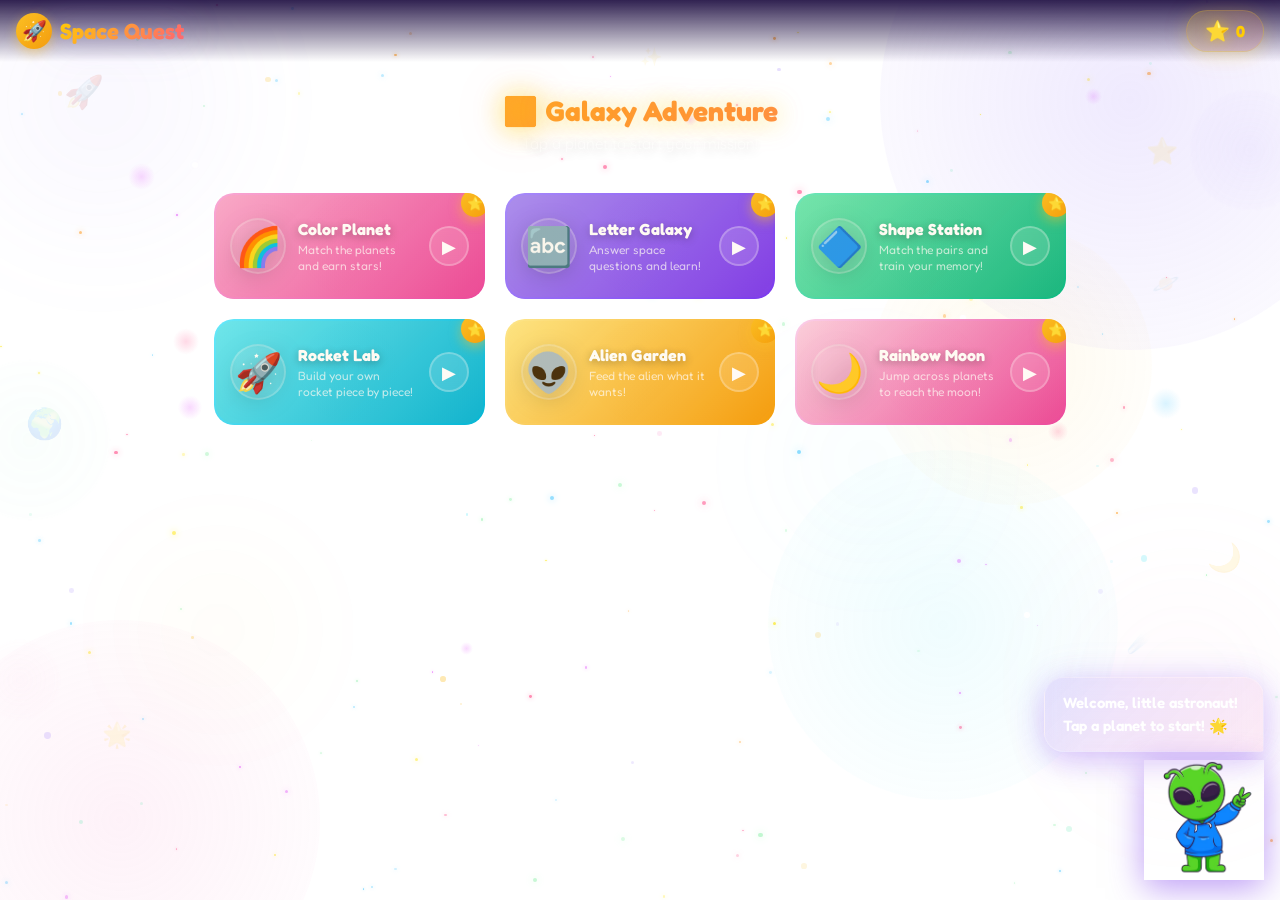
==== commit 8f047b75: "Set kidspace.png as Space Quest background" ====
--- a/code.html
+++ b/code.html
@@ -10,7 +10,7 @@
 html,body{width:100%;height:100%;overflow:hidden;touch-action:manipulation}
 body{
   font-family:'Fredoka',sans-serif;
-  background:url("Slot BG อวกาศ.jpeg") center/cover no-repeat;
+  background:url("kidspace.png") center/cover no-repeat;
   color:#fff;overflow:hidden;
   user-select:none;-webkit-user-select:none;
 }
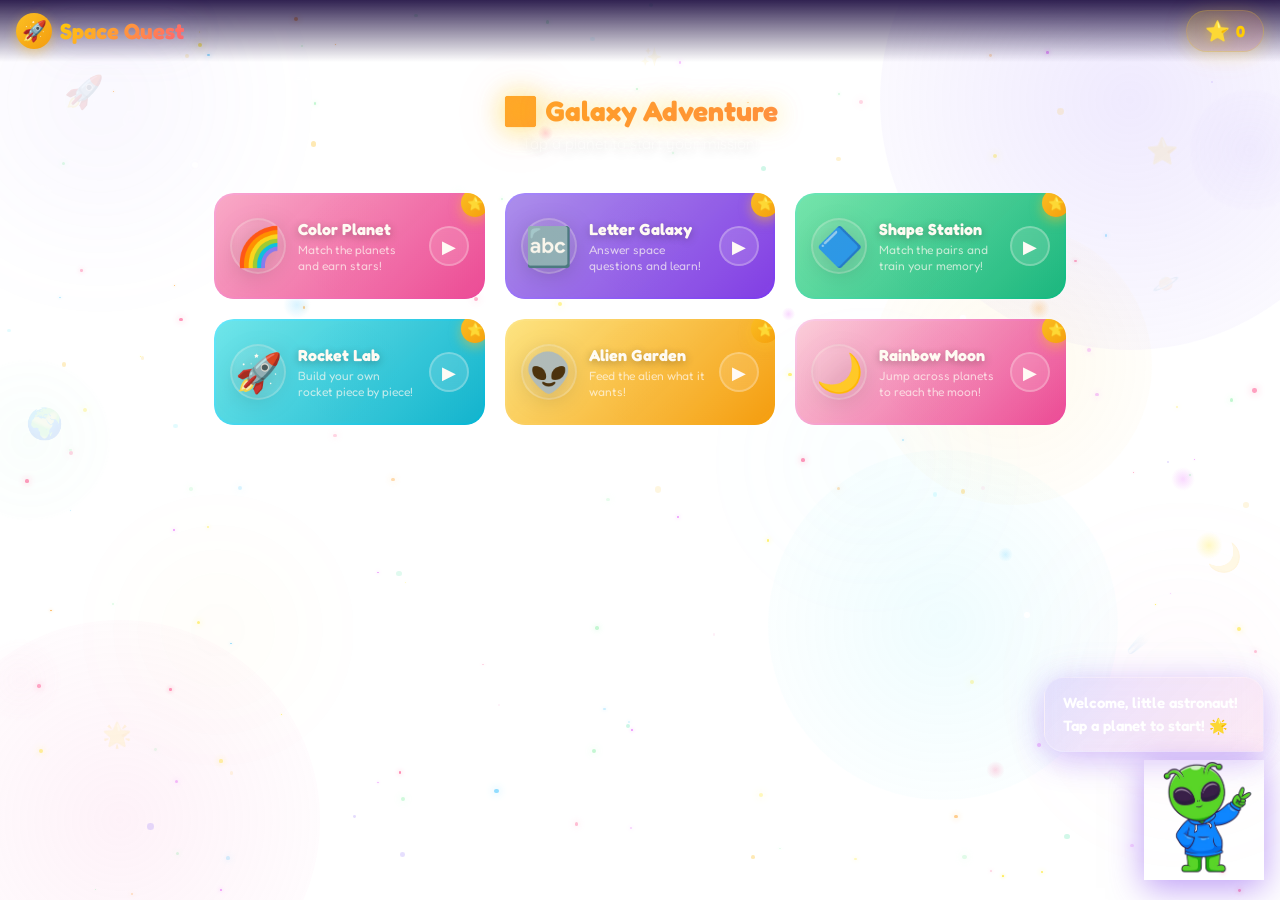
==== commit dee88502: "Remove Try Again button from Letter Galaxy game over screen" ====
--- a/code.html
+++ b/code.html
@@ -1362,7 +1362,6 @@
       <div class="gameover-emoji">😢</div>
       <div class="gameover-title">Oh no! Out of lives!</div>
       <div class="gameover-text" id="letterGameOverText"></div>
-      <button class="btn-game btn-play" onclick="initLetterQuiz()">🔄 Try Again</button>
       <button class="btn-game btn-next" onclick="closeGame('letter')">Back to Map</button>
     </div>
   </div>
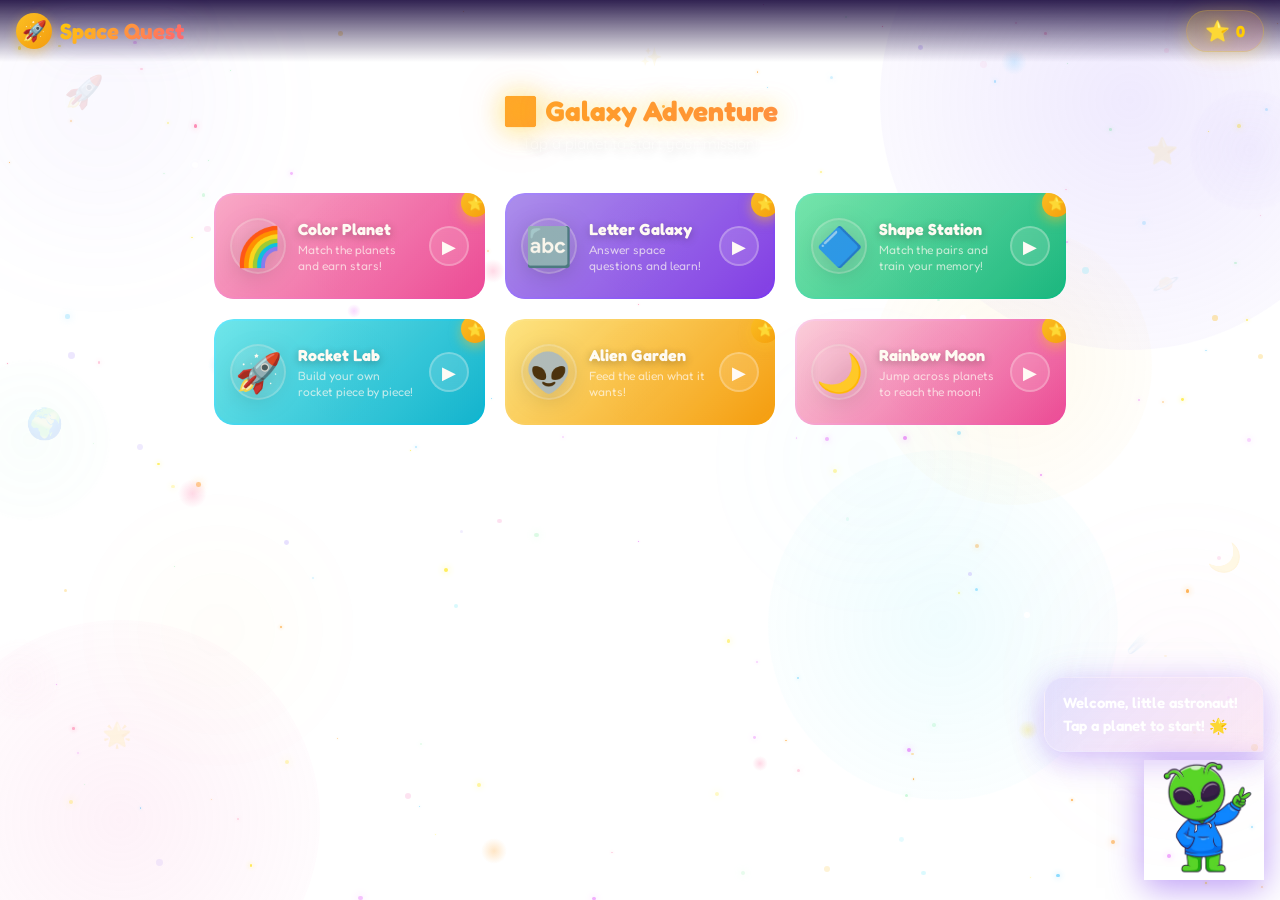
==== commit 9d9af279: "Use spacegame.png background in Rocket Lab, Letter Galaxy, Color Planet, and Shape Station" ====
--- a/code.html
+++ b/code.html
@@ -1330,7 +1330,7 @@
 </div>
 
 <!-- ═══ Game Overlay: Letter Galaxy Quiz ═══ -->
-<div class="game-overlay" id="gameLetter">
+<div class="game-overlay" id="gameLetter" style="background:url('spacegame.png') center/cover no-repeat">
   <div class="game-header">
     <button class="game-back-btn" onclick="closeGame('letter')">✕</button>
     <span class="game-title">🔤 Letter Galaxy</span>
@@ -1368,7 +1368,7 @@
 </div>
 
 <!-- ═══ Game Overlay: Planet Match ═══ -->
-<div class="game-overlay" id="gameColor">
+<div class="game-overlay" id="gameColor" style="background:url('spacegame.png') center/cover no-repeat">
   <div class="pm-container">
     <!-- Background floating particles -->
     <div class="pm-bg-particles" id="pmParticles"></div>
@@ -1477,9 +1477,9 @@
 </div>
 
 <!-- ═══ Game Overlay: Shape Station ═══ -->
-<div class="game-overlay" id="gameShape" style="background:#0b0c3d;overflow:hidden">
+<div class="game-overlay" id="gameShape" style="background:url('spacegame.png') center/cover no-repeat;overflow:hidden">
   <!-- Martian sky background -->
-  <div style="position:absolute;inset:0;z-index:0;background:radial-gradient(circle at top,#ff7e5f 0%,#0b0c3d 70%);overflow:hidden">
+  <div style="position:absolute;inset:0;z-index:0;background:radial-gradient(circle at top,rgba(255,126,95,0.3) 0%,transparent 60%);overflow:hidden">
     <div style="position:absolute;bottom:0;left:-10%;width:120%;height:200px;background:#a33b20;opacity:0.7;filter:blur(6px);border-radius:100% 100% 0 0;transform:translateY(50%)"></div>
   </div>
   <!-- Header -->
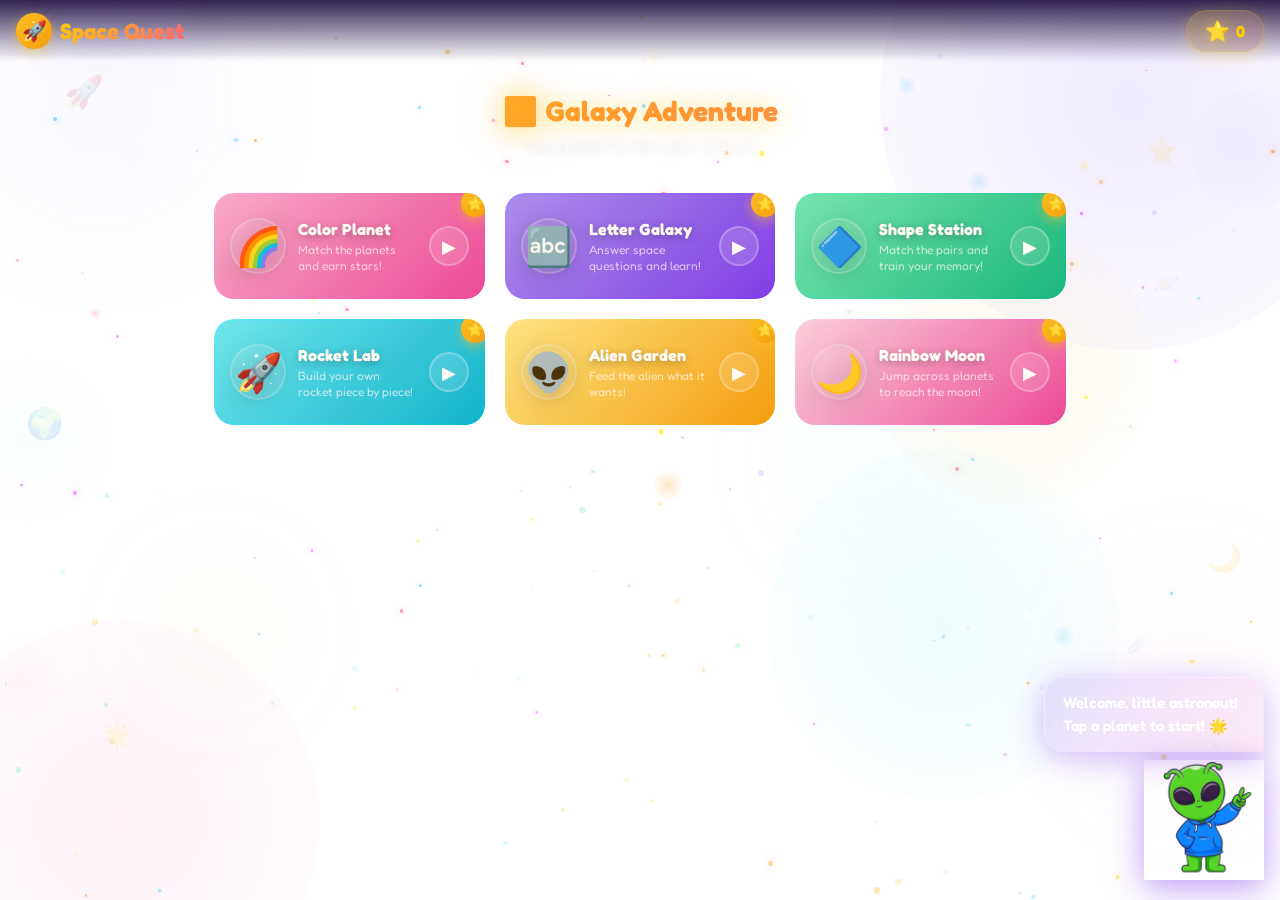
==== commit 8391bd9e: "Switch to rolling space.png background in all four games" ====
--- a/code.html
+++ b/code.html
@@ -1330,7 +1330,7 @@
 </div>
 
 <!-- ═══ Game Overlay: Letter Galaxy Quiz ═══ -->
-<div class="game-overlay" id="gameLetter" style="background:url('spacegame.png') center/cover no-repeat">
+<div class="game-overlay" id="gameLetter" style="background:url('rolling space.png') center/cover no-repeat">
   <div class="game-header">
     <button class="game-back-btn" onclick="closeGame('letter')">✕</button>
     <span class="game-title">🔤 Letter Galaxy</span>
@@ -1368,7 +1368,7 @@
 </div>
 
 <!-- ═══ Game Overlay: Planet Match ═══ -->
-<div class="game-overlay" id="gameColor" style="background:url('spacegame.png') center/cover no-repeat">
+<div class="game-overlay" id="gameColor" style="background:url('rolling space.png') center/cover no-repeat">
   <div class="pm-container">
     <!-- Background floating particles -->
     <div class="pm-bg-particles" id="pmParticles"></div>
@@ -1477,7 +1477,7 @@
 </div>
 
 <!-- ═══ Game Overlay: Shape Station ═══ -->
-<div class="game-overlay" id="gameShape" style="background:url('spacegame.png') center/cover no-repeat;overflow:hidden">
+<div class="game-overlay" id="gameShape" style="background:url('rolling space.png') center/cover no-repeat;overflow:hidden">
   <!-- Martian sky background -->
   <div style="position:absolute;inset:0;z-index:0;background:radial-gradient(circle at top,rgba(255,126,95,0.3) 0%,transparent 60%);overflow:hidden">
     <div style="position:absolute;bottom:0;left:-10%;width:120%;height:200px;background:#a33b20;opacity:0.7;filter:blur(6px);border-radius:100% 100% 0 0;transform:translateY(50%)"></div>
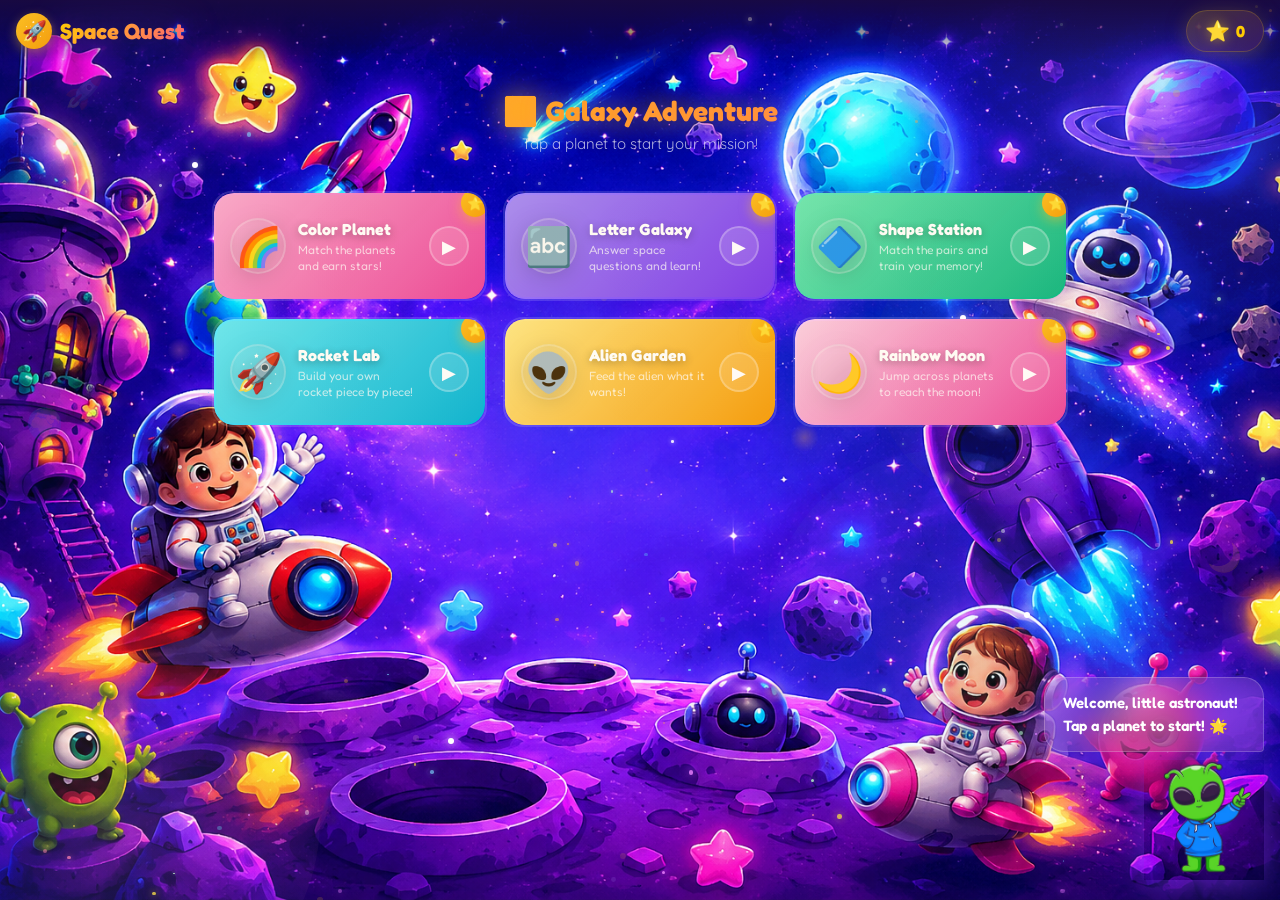
==== commit 0b1f9a13: "Add dark overlays and boost text readability across all mini-games; fix Color Planet question reveal" ====
--- a/code.html
+++ b/code.html
@@ -469,7 +469,7 @@
 .life-heart{font-size:20px;transition:all 0.3s}
 @keyframes heartPop{0%{transform:scale(0)}50%{transform:scale(1.3)}100%{transform:scale(1)}}
 .question-counter{
-  font-size:14px;color:rgba(255,255,255,0.6);text-align:center;margin-bottom:8px;
+  font-size:14px;color:rgba(255,255,255,0.9);text-align:center;margin-bottom:8px;
 }
 .fill-sentence{
   font-size:20px;font-weight:700;text-align:center;
@@ -595,7 +595,7 @@
   box-shadow:0 0 12px rgba(251,191,36,0.4);
 }
 .pm-round-label{
-  text-align:center;font-size:12px;color:rgba(255,255,255,0.5);margin-top:4px;
+  text-align:center;font-size:12px;color:rgba(255,255,255,0.85);margin-top:4px;
 }
 .pm-planet-area{
   position:relative;z-index:2;flex:1;
@@ -649,7 +649,7 @@
   min-height:60px;display:flex;align-items:center;justify-content:center;
 }
 .pm-hint{
-  font-size:14px;color:rgba(255,255,255,0.5);margin-bottom:16px;
+  font-size:14px;color:rgba(255,255,255,0.85);margin-bottom:16px;
   position:relative;z-index:2;min-height:20px;
 }
 .pm-options{
@@ -747,7 +747,7 @@
 .pm-intro.hidden{display:none}
 .pm-intro-emoji{font-size:64px;animation:pmPlanetFloat 3s ease-in-out infinite}
 .pm-intro-title{font-size:32px;font-weight:700;margin:12px 0 4px;text-shadow:0 2px 20px rgba(0,0,0,0.3)}
-.pm-intro-sub{font-size:16px;color:rgba(255,255,255,0.6);margin-bottom:20px}
+.pm-intro-sub{font-size:16px;color:rgba(255,255,255,0.9);margin-bottom:20px}
 .pm-intro-btn{
   padding:14px 48px;border:none;border-radius:30px;
   background:linear-gradient(135deg,#fbbf24,#f59e0b);
@@ -1330,7 +1330,7 @@
 </div>
 
 <!-- ═══ Game Overlay: Letter Galaxy Quiz ═══ -->
-<div class="game-overlay" id="gameLetter" style="background:url('rolling space.png') center/cover no-repeat">
+<div class="game-overlay" id="gameLetter" style="background:linear-gradient(rgba(0,0,0,0.5),rgba(0,0,0,0.5)),url('rolling space.png') center/cover no-repeat">
   <div class="game-header">
     <button class="game-back-btn" onclick="closeGame('letter')">✕</button>
     <span class="game-title">🔤 Letter Galaxy</span>
@@ -1368,7 +1368,7 @@
 </div>
 
 <!-- ═══ Game Overlay: Planet Match ═══ -->
-<div class="game-overlay" id="gameColor" style="background:url('rolling space.png') center/cover no-repeat">
+<div class="game-overlay" id="gameColor" style="background:linear-gradient(rgba(0,0,0,0.5),rgba(0,0,0,0.5)),url('rolling space.png') center/cover no-repeat">
   <div class="pm-container">
     <!-- Background floating particles -->
     <div class="pm-bg-particles" id="pmParticles"></div>
@@ -1433,7 +1433,7 @@
   <div class="game-header">
     <button class="game-back-btn" onclick="closeGame('alien')">✕</button>
     <span class="game-title">👽 Alien Garden</span>
-    <div style="font-size:14px;color:rgba(255,255,255,0.6)" id="alienScore">0/3</div>
+    <div style="font-size:14px;color:rgba(255,255,255,0.9)" id="alienScore">0/3</div>
   </div>
   <div class="game-body">
     <div id="alienGameArea">
@@ -1457,7 +1457,7 @@
   <div class="game-header">
     <button class="game-back-btn" onclick="closeGame('rocket')">✕</button>
     <span class="game-title">🚀 Rocket Lab</span>
-    <div style="font-size:14px;color:rgba(255,255,255,0.6)" id="rocketScore">0/3</div>
+    <div style="font-size:14px;color:rgba(255,255,255,0.9)" id="rocketScore">0/3</div>
   </div>
   <div class="game-body">
     <div id="rocketGameArea">
@@ -1477,7 +1477,7 @@
 </div>
 
 <!-- ═══ Game Overlay: Shape Station ═══ -->
-<div class="game-overlay" id="gameShape" style="background:url('rolling space.png') center/cover no-repeat;overflow:hidden">
+<div class="game-overlay" id="gameShape" style="background:linear-gradient(rgba(0,0,0,0.5),rgba(0,0,0,0.5)),url('rolling space.png') center/cover no-repeat;overflow:hidden">
   <!-- Martian sky background -->
   <div style="position:absolute;inset:0;z-index:0;background:radial-gradient(circle at top,rgba(255,126,95,0.3) 0%,transparent 60%);overflow:hidden">
     <div style="position:absolute;bottom:0;left:-10%;width:120%;height:200px;background:#a33b20;opacity:0.7;filter:blur(6px);border-radius:100% 100% 0 0;transform:translateY(50%)"></div>
@@ -1537,7 +1537,7 @@
       <div style="background:#191a4a;border:2px solid #00f0ff;border-radius:32px;padding:24px 20px;max-width:280px;width:90%;text-align:center;box-shadow:0 0 50px rgba(0,240,255,0.3)">
         <div style="font-size:48px;color:#aeed00;margin-bottom:10px">🏆</div>
         <h2 style="font-size:20px;font-weight:700;color:#7df4ff;margin-bottom:6px">Mission Complete!</h2>
-        <p style="font-size:13px;color:rgba(255,255,255,0.5);margin-bottom:16px;line-height:1.5">All planets matched! Amazing explorer! ⭐</p>
+        <p style="font-size:13px;color:rgba(255,255,255,0.85);margin-bottom:16px;line-height:1.5">All planets matched! Amazing explorer! ⭐</p>
         <button onclick="closeGame('shape',true)" style="width:100%;padding:12px;border:none;border-radius:12px;background:linear-gradient(135deg,#00f0ff,#00dbe9);color:#00363a;font-size:14px;font-weight:700;cursor:pointer;box-shadow:0 4px 16px rgba(0,240,255,0.3);transition:all 0.2s" onmouseover="this.style.filter='brightness(1.1)'" onmouseout="this.style.filter=''" ontouchstart="this.style.transform='scale(0.95)'" ontouchend="this.style.transform=''">Next Mission 🚀</button>
       </div>
     </div>
@@ -1549,7 +1549,7 @@
   <div class="game-header">
     <button class="game-back-btn" onclick="closeGame('moon')">✕</button>
     <span class="game-title">🌙 Rainbow Moon</span>
-    <div style="font-size:14px;color:rgba(255,255,255,0.6)" id="jumpScore">0/4</div>
+    <div style="font-size:14px;color:rgba(255,255,255,0.9)" id="jumpScore">0/4</div>
   </div>
   <div class="game-body">
     <div id="jumpGameArea">
@@ -1986,7 +1986,10 @@
   document.getElementById('pmCelebrate').classList.remove('active');
   // Set planet visual
   const planetEl=document.getElementById('pmPlanet');
+  const wrapperEl=document.getElementById('pmPlanetWrapper');
   const emojiEl=document.getElementById('pmPlanetEmoji');
+  // Hide planet visual when asking about color so kids can't see the answer
+  wrapperEl.style.display=q.mode==='color'?'none':'';
   // Remove only previous extra image, keep structural children
   const oldImg=planetEl.querySelector('.pm-planet-img');
   if(oldImg)oldImg.remove();
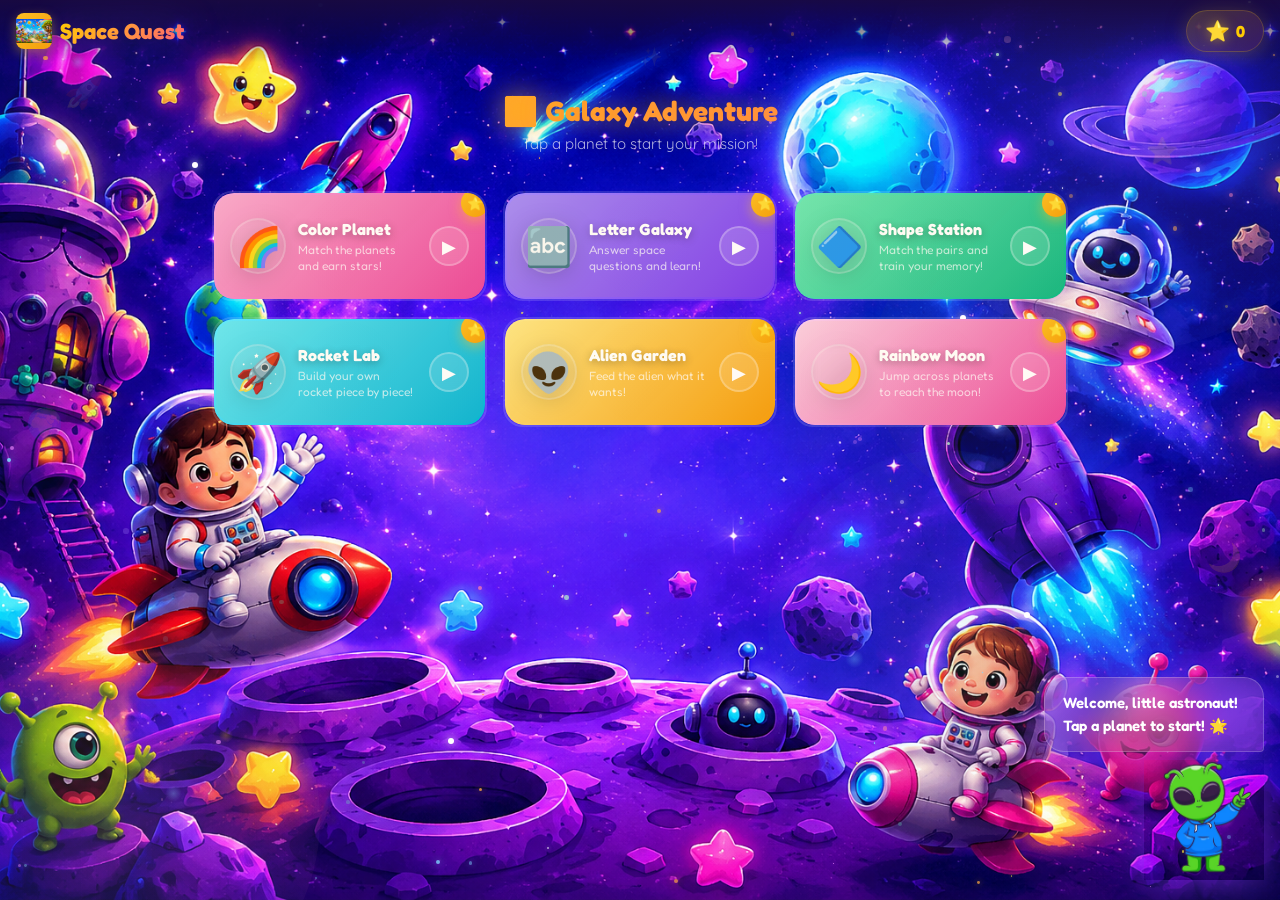
==== commit 3f6c6d71: "Replace emoji logos with Gemini generated image PNG in index.html splash and header" ====
--- a/code.html
+++ b/code.html
@@ -1226,7 +1226,7 @@
 <!-- ═══ Header ═══ -->
 <div class="header-bar">
   <div class="logo">
-    <div class="logo-icon">🚀</div>
+    <img src="ChatGPT Image May 26, 2026, 02_08_24 PM.png" class="logo-icon" style="width:36px;height:36px;object-fit:contain;border-radius:8px">
     <h1>Space Quest</h1>
   </div>
   <div class="star-display">
@@ -1519,7 +1519,7 @@
       </div>
     </div>
     <!-- Card Grid -->
-    <div style="display:grid;grid-template-columns:repeat(3,1fr);gap:6px;width:100%;max-width:500px;perspective:1000px;flex:1;align-content:center;padding-bottom:2px" id="ssGrid"></div>
+    <div style="display:grid;grid-template-columns:repeat(3,1fr);gap:6px;max-width:500px;perspective:1000px;flex:1;align-content:center;padding-bottom:2px;margin:0 auto;width:100%" id="ssGrid"></div>
     <!-- Guide -->
     <div style="position:absolute;bottom:6px;right:6px;z-index:10;display:flex;flex-direction:column;align-items:flex-end">
       <div style="background:rgba(255,255,255,0.08);backdrop-filter:blur(12px);border:1px solid rgba(255,255,255,0.15);border-radius:16px 16px 4px 16px;padding:8px 12px;margin-bottom:8px;max-width:150px;box-shadow:0 4px 16px rgba(0,0,0,0.2)">
@@ -1986,10 +1986,7 @@
   document.getElementById('pmCelebrate').classList.remove('active');
   // Set planet visual
   const planetEl=document.getElementById('pmPlanet');
-  const wrapperEl=document.getElementById('pmPlanetWrapper');
   const emojiEl=document.getElementById('pmPlanetEmoji');
-  // Hide planet visual when asking about color so kids can't see the answer
-  wrapperEl.style.display=q.mode==='color'?'none':'';
   // Remove only previous extra image, keep structural children
   const oldImg=planetEl.querySelector('.pm-planet-img');
   if(oldImg)oldImg.remove();
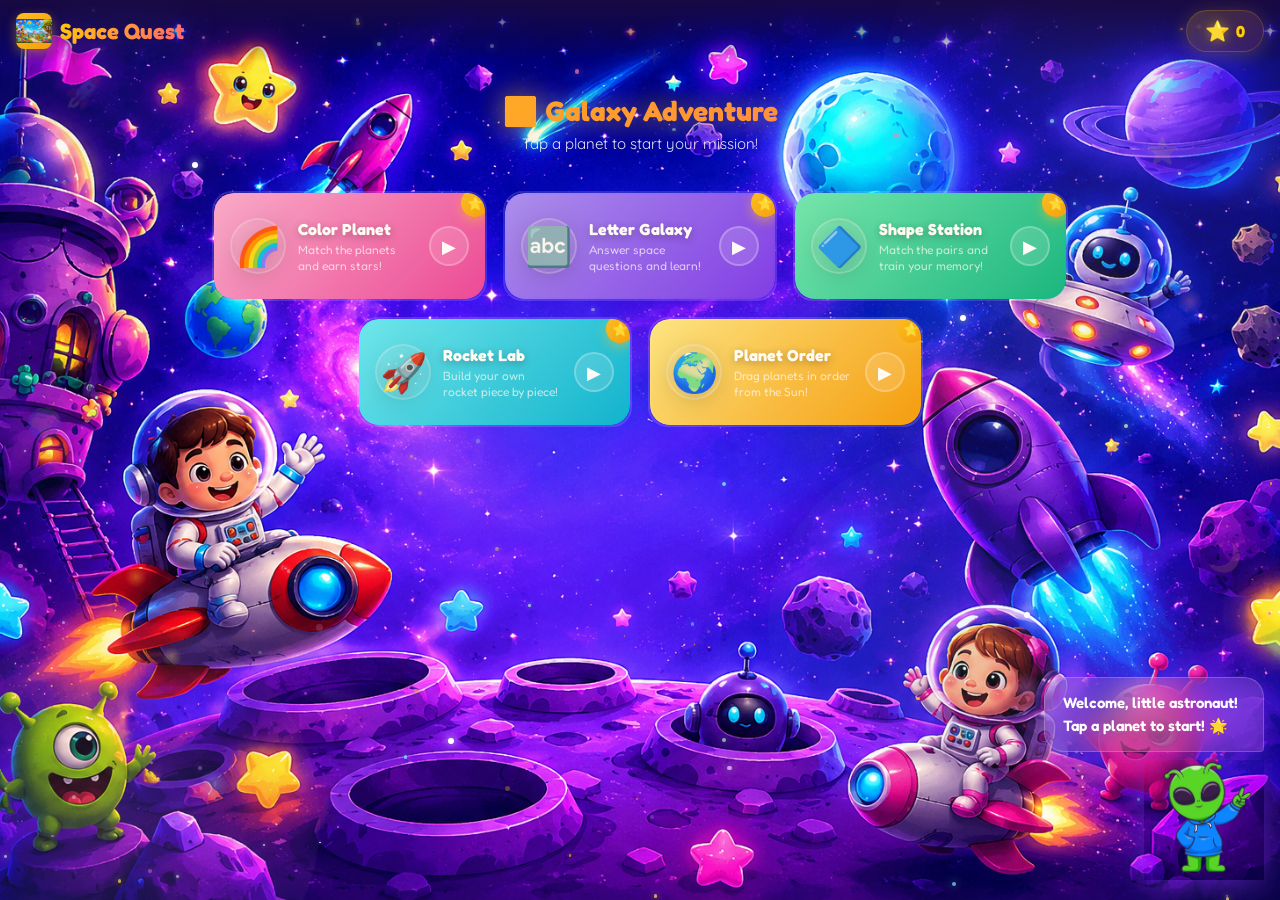
==== commit fb871301: "Final polish: premium footer, bug fixes, kid-friendly UI enhancements - Rebuilt footer with animated" ====
--- a/code.html
+++ b/code.html
@@ -2,7 +2,7 @@
 <html lang="en">
 <head>
 <meta charset="UTF-8">
-<meta name="viewport" content="width=device-width,initial-scale=1.0,user-scalable=no">
+<meta name="viewport" content="width=device-width, initial-scale=1.0, maximum-scale=3.0">
 <title>Space Adventure – QuizQuest Kids</title>
 <link href="https://fonts.googleapis.com/css2?family=Fredoka:wght@400;500;600;700&family=Quicksand:wght@400;600;700&display=swap" rel="stylesheet">
 <style>
@@ -92,7 +92,7 @@
   backdrop-filter:blur(16px);border:1px solid rgba(255,255,255,0.2);
   border-radius:20px 20px 4px 20px;
   padding:14px 18px;max-width:220px;
-  font-size:14px;font-weight:600;line-height:1.4;
+  font-size:16px;font-weight:600;line-height:1.4;
   color:#fff;
   animation:bubblePop 0.4s cubic-bezier(0.34,1.56,0.64,1);
   pointer-events:auto;
@@ -132,7 +132,7 @@
 }
 @keyframes titleRainbow{0%{background-position:0% 50%}100%{background-position:100% 50%}}
 .map-subtitle{
-  text-align:center;font-size:14px;color:rgba(255,255,255,0.7);
+  text-align:center;font-size:18px;color:rgba(255,255,255,0.9);
   margin-bottom:28px;font-family:'Quicksand',sans-serif;
   text-shadow:0 2px 12px rgba(0,0,0,0.3);
 }
@@ -187,7 +187,7 @@
 @keyframes ringGlow{0%{opacity:0.4}100%{opacity:1}}
 
 .planet-label{
-  margin-top:10px;font-size:14px;font-weight:700;
+  margin-top:10px;font-size:16px;font-weight:700;
   text-align:center;color:#fff;
   text-shadow:0 2px 12px rgba(0,0,0,0.4),0 0 20px rgba(167,139,250,0.2);
 }
@@ -288,13 +288,6 @@
 }
 .planet-alien .planet-glow{background:radial-gradient(circle,rgba(245,158,11,0.4),transparent)}
 .planet-alien .planet-ring{--ring-color:rgba(245,158,11,0.6)}
-.planet-moon .planet-body{
-  background:linear-gradient(135deg,#fbcfe8,#ec4899);
-  box-shadow:0 8px 32px rgba(236,72,153,0.4),inset 0 -4px 12px rgba(0,0,0,0.15);
-}
-.planet-moon .planet-glow{background:radial-gradient(circle,rgba(236,72,153,0.4),transparent)}
-.planet-moon .planet-ring{--ring-color:rgba(236,72,153,0.6)}
-
 /* ─── Game Cards Grid ─── */
 .game-cards{
   display:flex;flex-direction:row;flex-wrap:wrap;gap:16px;
@@ -375,8 +368,6 @@
 .card-rocket .game-card-glow{background:radial-gradient(circle,rgba(6,182,212,0.3),transparent)}
 .card-alien .card-bg{background:linear-gradient(135deg,#fde68a,#f59e0b)}
 .card-alien .game-card-glow{background:radial-gradient(circle,rgba(245,158,11,0.3),transparent)}
-.card-moon .card-bg{background:linear-gradient(135deg,#fbcfe8,#ec4899)}
-.card-moon .game-card-glow{background:radial-gradient(circle,rgba(236,72,153,0.3),transparent)}
 
 @media(max-width:820px){
   .game-card{flex:0 0 calc(50% - 10px);min-height:100px;padding:12px 14px}
@@ -469,7 +460,7 @@
 .life-heart{font-size:20px;transition:all 0.3s}
 @keyframes heartPop{0%{transform:scale(0)}50%{transform:scale(1.3)}100%{transform:scale(1)}}
 .question-counter{
-  font-size:14px;color:rgba(255,255,255,0.9);text-align:center;margin-bottom:8px;
+  font-size:16px;color:rgba(255,255,255,0.9);text-align:center;margin-bottom:8px;
 }
 .fill-sentence{
   font-size:20px;font-weight:700;text-align:center;
@@ -649,7 +640,7 @@
   min-height:60px;display:flex;align-items:center;justify-content:center;
 }
 .pm-hint{
-  font-size:14px;color:rgba(255,255,255,0.85);margin-bottom:16px;
+  font-size:16px;color:rgba(255,255,255,0.9);margin-bottom:16px;
   position:relative;z-index:2;min-height:20px;
 }
 .pm-options{
@@ -760,27 +751,79 @@
 @keyframes pmPulse{0%,100%{transform:scale(1)}50%{transform:scale(1.05)}}
 .pm-intro-btn:active{transform:scale(0.92);animation:none}
 
-/* ─── MINI GAME: Alien Feeding ─── */
-.alien-area{
-  display:flex;flex-direction:column;align-items:center;gap:16px;
-  width:100%;max-width:400px;
-}
-.alien-character{
-  width:100px;height:100px;border-radius:50%;
-  background:linear-gradient(135deg,#a78bfa,#7c3aed);
+/* ─── MINI GAME: Planet Order ─── */
+.po-area{
+  display:flex;flex-direction:column;align-items:center;gap:10px;
+  width:100%;max-width:500px;margin:0 auto;
+}
+.po-sun{
+  width:clamp(50px,12vw,80px);height:clamp(50px,12vw,80px);
+  background:radial-gradient(circle at 35% 30%,#fbbf24,#f59e0b,#ef4444);
+  border-radius:50%;display:flex;align-items:center;justify-content:center;
+  font-size:clamp(20px,5vw,32px);font-weight:700;
+  box-shadow:0 0 30px rgba(251,191,36,0.5),0 0 60px rgba(239,68,68,0.2);
+  flex-shrink:0;position:relative;z-index:2;
+}
+.po-sun-label{font-size:12px;color:rgba(255,255,255,0.5);margin-top:-4px;}
+
+.po-slots{
+  display:flex;flex-wrap:wrap;gap:6px;justify-content:center;
+  padding:8px;background:rgba(0,0,0,0.2);border-radius:14px;
+  border:1.5px solid rgba(255,255,255,0.08);width:100%;
+  max-width:440px;min-height:clamp(50px,12vw,80px);
+}
+.po-slot{
+  width:clamp(42px,10vw,70px);height:clamp(42px,10vw,70px);
+  border-radius:50%;border:2px dashed rgba(255,255,255,0.25);
+  background:rgba(255,255,255,0.04);
   display:flex;align-items:center;justify-content:center;
-  font-size:44px;animation:alienBounce 2s ease-in-out infinite;
-  border:3px solid rgba(255,255,255,0.2);
-  box-shadow:0 8px 24px rgba(124,58,237,0.3);
-}
-@keyframes alienBounce{0%,100%{transform:translateY(0)}50%{transform:translateY(-8px)}}
-.alien-thought{
-  background:rgba(255,255,255,0.1);border-radius:16px;padding:12px 16px;
-  font-size:15px;text-align:center;max-width:300px;
-  border:1px solid rgba(255,255,255,0.1);
-}
-.feed-items{
-  display:flex;flex-wrap:wrap;gap:12px;justify-content:center;
+  font-size:clamp(10px,2vw,13px);color:rgba(255,255,255,0.2);
+  transition:all 0.2s;position:relative;flex-shrink:0;
+}
+.po-slot .slot-num{
+  font-family:'Fredoka',sans-serif;font-size:clamp(10px,2vw,13px);
+  color:rgba(255,255,255,0.15);pointer-events:none;
+}
+.po-slot.hover{border-color:#fbbf24;background:rgba(251,191,36,0.1);transform:scale(1.06);}
+.po-slot.filled{border-color:#4ade80;background:rgba(74,222,128,0.1);border-style:solid;}
+.po-slot.filled .slot-num{display:none;}
+.po-slot.wrong{animation:poShake 0.4s ease-out;}
+@keyframes poShake{0%,100%{transform:translateX(0)}20%{transform:translateX(-8px)}40%{transform:translateX(8px)}60%{transform:translateX(-5px)}80%{transform:translateX(5px)}}
+
+.po-cards{
+  display:flex;flex-wrap:wrap;gap:6px;justify-content:center;
+  padding:8px;background:rgba(0,0,0,0.15);border-radius:14px;
+  border:1.5px solid rgba(255,255,255,0.06);width:100%;
+  max-width:440px;
+}
+.po-card{
+  width:clamp(42px,10vw,70px);height:clamp(42px,10vw,70px);
+  border-radius:50%;cursor:grab;flex-shrink:0;
+  background-size:cover;background-position:center;
+  border:2px solid rgba(255,255,255,0.3);
+  box-shadow:0 3px 10px rgba(0,0,0,0.3);
+  transition:transform 0.15s,box-shadow 0.15s,opacity 0.2s;
+  touch-action:none;position:relative;
+}
+.po-card:hover{transform:scale(1.12);box-shadow:0 6px 20px rgba(0,0,0,0.4);}
+.po-card:active{cursor:grabbing;}
+.po-card.placed{opacity:0;pointer-events:none;transform:scale(0);}
+
+.po-complete{
+  display:none;flex-direction:column;align-items:center;gap:10px;
+  padding:20px;text-align:center;animation:fadeIn 0.5s ease-out;
+}
+.po-complete.active{display:flex;}
+.po-complete .po-big{font-size:56px;}
+.po-complete h3{font-family:'Fredoka',sans-serif;font-size:24px;color:#4ade80;}
+.po-complete p{font-size:16px;color:rgba(255,255,255,0.85);}
+.po-complete .btn-po{
+  padding:10px 28px;border:none;border-radius:999px;
+  background:linear-gradient(135deg,#fbbf24,#f59e0b);color:#1a1a2e;
+  font-weight:700;font-size:16px;cursor:pointer;transition:transform 0.2s;
+}
+.po-complete .btn-po:hover{transform:scale(1.05);}
+@keyframes fadeIn{0%{opacity:0;transform:translateY(20px)}100%{opacity:1;transform:translateY(0)}}
 }
 .feed-item{
   width:64px;height:64px;border-radius:50%;
@@ -1294,27 +1337,14 @@
       <div class="game-card-status completed">⭐</div>
     </div>
 
-    <!-- Card 5: Alien Garden -->
+    <!-- Card 5: Planet Order -->
     <div class="game-card card-alien game-card-completed" data-planet="alien" onclick="openGame('alien')">
       <div class="card-bg"></div>
       <div class="game-card-glow"></div>
-      <div class="game-card-emoji">👽</div>
+      <div class="game-card-emoji">🌍</div>
       <div class="game-card-info">
-        <div class="game-card-name">Alien Garden</div>
-        <div class="game-card-desc">Feed the alien what it wants!</div>
-      </div>
-      <div class="game-card-play">▶</div>
-      <div class="game-card-status completed">⭐</div>
-    </div>
-
-    <!-- Card 6: Rainbow Moon -->
-    <div class="game-card card-moon game-card-completed" data-planet="moon" onclick="openGame('moon')">
-      <div class="card-bg"></div>
-      <div class="game-card-glow"></div>
-      <div class="game-card-emoji">🌙</div>
-      <div class="game-card-info">
-        <div class="game-card-name">Rainbow Moon</div>
-        <div class="game-card-desc">Jump across planets to reach the moon!</div>
+        <div class="game-card-name">Planet Order</div>
+        <div class="game-card-desc">Drag planets in order from the Sun!</div>
       </div>
       <div class="game-card-play">▶</div>
       <div class="game-card-status completed">⭐</div>
@@ -1428,26 +1458,28 @@
   </div>
 </div>
 
-<!-- ═══ Game Overlay: Alien Feeding ═══ -->
-<div class="game-overlay" id="gameAlien">
+<!-- ═══ Game Overlay: Planet Order ═══ -->
+<div class="game-overlay" id="gameAlien" style="background:linear-gradient(rgba(0,0,0,0.6),rgba(0,0,0,0.6)),url('rolling space.png') center/cover no-repeat">
   <div class="game-header">
     <button class="game-back-btn" onclick="closeGame('alien')">✕</button>
-    <span class="game-title">👽 Alien Garden</span>
-    <div style="font-size:14px;color:rgba(255,255,255,0.9)" id="alienScore">0/3</div>
+    <span class="game-title">🌍 Planet Order</span>
+    <div style="font-size:14px;color:rgba(255,255,255,0.9)" id="poScore">0 / 8</div>
   </div>
-  <div class="game-body">
-    <div id="alienGameArea">
-      <div class="alien-area">
-        <div class="alien-character" id="alienChar" style="animation-delay:0s">👽</div>
-        <div class="alien-thought" id="alienThought">I want <strong>red stars</strong>! ✨</div>
-        <div class="feed-items" id="feedItems"></div>
+  <div class="game-body" style="display:flex;flex-direction:column;align-items:center;justify-content:center;gap:10px;padding:10px">
+    <div class="po-area" id="poGameArea">
+      <div style="display:flex;flex-direction:column;align-items:center;gap:4px">
+        <div class="po-sun">☀️</div>
+        <div class="po-sun-label">— Sun —</div>
       </div>
+      <div class="po-slots" id="poSlots"></div>
+      <div style="font-size:13px;color:rgba(255,255,255,0.4);margin:-2px 0">↓ Drag planets into correct order ↓</div>
+      <div class="po-cards" id="poCards"></div>
     </div>
-    <div class="success-screen" id="alienSuccess">
-      <div class="success-emoji">🎉</div>
-      <div class="success-title">Yummy! Thank you!</div>
-      <div class="success-stars">⭐ +3 stars</div>
-      <button class="btn-game btn-next" onclick="closeGame('alien',true)">Back to Map</button>
+    <div class="po-complete" id="poComplete">
+      <div class="po-big">🌌</div>
+      <h3>Solar System Complete!</h3>
+      <p>You placed all planets in the correct order!</p>
+      <button class="btn-po" onclick="closeGame('alien',true)">⭐ Back to Map</button>
     </div>
   </div>
 </div>
@@ -1544,30 +1576,6 @@
   </div>
 </div>
 
-<!-- ═══ Game Overlay: Planet Jump ═══ -->
-<div class="game-overlay" id="gameMoon">
-  <div class="game-header">
-    <button class="game-back-btn" onclick="closeGame('moon')">✕</button>
-    <span class="game-title">🌙 Rainbow Moon</span>
-    <div style="font-size:14px;color:rgba(255,255,255,0.9)" id="jumpScore">0/4</div>
-  </div>
-  <div class="game-body">
-    <div id="jumpGameArea">
-      <div class="jump-track">
-        <div class="jump-astronaut" id="astroChar">🧑‍🚀</div>
-        <div class="jump-planets" id="jumpPlanets"></div>
-        <div class="hunt-mission" style="margin-top:8px" id="jumpMission">Tap the planets to reach the moon! 🌙</div>
-      </div>
-    </div>
-    <div class="success-screen" id="jumpSuccess">
-      <div class="success-emoji">🌙</div>
-      <div class="success-title">You Reached the Moon!</div>
-      <div class="success-stars">⭐ +5 stars</div>
-      <button class="btn-game btn-next" onclick="closeGame('jump',true)">Back to Map</button>
-    </div>
-  </div>
-</div>
-
 <!-- ═══ Win Celebration ═══ -->
 <div class="win-celebration" id="winCelebration">
   <div class="big-emoji">🏆</div>
@@ -1604,7 +1612,7 @@
 // ─── State ───
 let gameState={
   stars:parseInt(localStorage.getItem('qqStars'))||0,
-  planets:{color:true,letter:false,shape:false,rocket:false,alien:false,moon:false}
+  planets:{color:true,letter:false,shape:false,rocket:false,alien:false}
 };
 try{const saved=JSON.parse(localStorage.getItem('qqPlanets'));if(saved)Object.assign(gameState.planets,saved)}catch(e){}
 
@@ -1661,12 +1669,11 @@
 function openGame(planet){
   if(currentGame)return;
   currentGame=planet;
-  if(planet==='color'){initPlanetMatch();}
-  if(planet==='letter')initLetterQuiz();
-  else if(planet==='alien')initAlienFeed();
+  if(planet==='color')initPlanetMatch();
+  else if(planet==='letter')initLetterQuiz();
+  else if(planet==='alien')initPlanetOrder();
   else if(planet==='rocket')initRocketBuild();
   else if(planet==='shape')initMemory();
-  else if(planet==='moon')initJump();
   else return;
   const el=document.getElementById('game'+planet.charAt(0).toUpperCase()+planet.slice(1));
   if(el){
@@ -2108,73 +2115,174 @@
 }
 
 // ═══════════════════════════════════════
-// MINI GAME 2: ALIEN FEEDING
+// MINI GAME 2: PLANET ORDER
 // ═══════════════════════════════════════
-const alienLevels=[
-  {want:'red',emoji:'🔴',items:[{emoji:'🔴',name:'red'},{emoji:'🟡',name:'yellow'},{emoji:'🟢',name:'green'},{emoji:'🔵',name:'blue'},{emoji:'🟣',name:'purple'}]},
-  {want:'yellow',emoji:'🟡',items:[{emoji:'🟡',name:'yellow'},{emoji:'🔴',name:'red'},{emoji:'🟢',name:'green'},{emoji:'🟣',name:'purple'},{emoji:'🔵',name:'blue'}]},
-  {want:'green',emoji:'🟢',items:[{emoji:'🟢',name:'green'},{emoji:'🔴',name:'red'},{emoji:'🟡',name:'yellow'},{emoji:'🔵',name:'blue'},{emoji:'🟣',name:'purple'}]},
+const poPlanets = [
+  { name: 'Mercury', img: 'mercury.png.png', order: 0 },
+  { name: 'Venus',   img: 'venus.png.jpeg',  order: 1 },
+  { name: 'Earth',   img: 'eath.png.png',    order: 2 },
+  { name: 'Mars',    img: 'mars.png.jpeg',   order: 3 },
+  { name: 'Jupiter', img: 'jupter.pmg.jpeg', order: 4 },
+  { name: 'Saturn',  img: 'saturn.png.png',  order: 5 },
+  { name: 'Uranus',  img: 'urasun.png',      order: 6 },
+  { name: 'Neptune', img: 'netrpturn.png.png', order: 7 }
 ];
-let alienRound=0;
-let alienScore=0;
-
-function initAlienFeed(){
-  alienRound=0;
-  alienScore=0;
-  document.getElementById('alienGameArea').style.display='';
-  document.getElementById('alienSuccess').classList.remove('active');
-  spawnAlienRound();
-}
-
-function spawnAlienRound(){
-  if(alienRound>=alienLevels.length){
-    document.getElementById('alienGameArea').style.display='none';
-    document.getElementById('alienSuccess').classList.add('active');
-    spawnConfetti();
-    return;
-  }
-  const level=alienLevels[alienRound];
-  document.getElementById('alienThought').innerHTML=`I want <strong>${level.want}</strong>! ${level.emoji}`;
-  document.getElementById('alienScore').textContent=`${alienRound+1}/${alienLevels.length}`;
-
-  // Shuffle items
-  const items=[...level.items];
-  for(let i=items.length-1;i>0;i--){
-    const j=Math.floor(Math.random()*(i+1));
-    [items[i],items[j]]=[items[j],items[i]];
-  }
-
-  const container=document.getElementById('feedItems');
-  container.innerHTML='';
-  items.forEach(item=>{
-    const el=document.createElement('div');
-    el.className='feed-item';
-    const colors={red:'#ef4444',yellow:'#fbbf24',green:'#6ee7b7',blue:'#67e8f9',purple:'#a78bfa'};
-    el.style.background=colors[item.name]||'rgba(255,255,255,0.2)';
-    el.textContent=item.emoji;
-    el.addEventListener('click',function(){
-      if(this.classList.contains('hidden'))return;
-      if(item.name===level.want){
-        this.classList.add('hidden');
-        alienScore++;
-        alienRound++;
-        document.getElementById('alienScore').textContent=`${alienRound+1}/${alienLevels.length}`;
-        spawnConfetti(8);
-        // Alien happy reaction
-        document.getElementById('alienChar').textContent='🥳';
-        setTimeout(()=>document.getElementById('alienChar').textContent='👽',600);
-        setTimeout(spawnAlienRound,700);
-      }else{
-        this.classList.add('wrong');
-        document.getElementById('alienChar').textContent='😕';
-        setTimeout(()=>{
-          this.classList.remove('wrong');
-          document.getElementById('alienChar').textContent='👽';
-        },500);
-      }
-    });
-    container.appendChild(el);
+let poDraggedCard = null;
+let poPlaced = 0;
+let poGameActive = false;
+
+function initPlanetOrder() {
+  poPlaced = 0;
+  poGameActive = true;
+  document.getElementById('poGameArea').style.display = '';
+  document.getElementById('poComplete').classList.remove('active');
+  document.getElementById('poScore').textContent = '0 / 8';
+
+  // Build slots
+  const slots = document.getElementById('poSlots');
+  slots.innerHTML = '';
+  for (let i = 0; i < poPlanets.length; i++) {
+    const s = document.createElement('div');
+    s.className = 'po-slot';
+    s.dataset.order = i;
+    s.innerHTML = '<span class="slot-num">' + (i + 1) + '</span>';
+    s.addEventListener('dragover', e => e.preventDefault());
+    s.addEventListener('drop', poDropSlot);
+    s.addEventListener('touchmove', e => e.preventDefault());
+    slots.appendChild(s);
+  }
+
+  // Build shuffled cards
+  const cards = document.getElementById('poCards');
+  cards.innerHTML = '';
+  const shuffled = [...poPlanets];
+  for (let i = shuffled.length - 1; i > 0; i--) {
+    const j = Math.floor(Math.random() * (i + 1));
+    [shuffled[i], shuffled[j]] = [shuffled[j], shuffled[i]];
+  }
+  shuffled.forEach(p => {
+    const c = document.createElement('div');
+    c.className = 'po-card';
+    c.style.backgroundImage = "url('" + p.img + "')";
+    c.dataset.order = p.order;
+    c.draggable = true;
+    c.addEventListener('dragstart', e => { if (!c.classList.contains('placed')) poDraggedCard = c; });
+    c.addEventListener('touchstart', poTouchStart, { passive: false });
+    c.addEventListener('touchmove', poTouchMove, { passive: false });
+    c.addEventListener('touchend', poTouchEnd);
+    c.addEventListener('touchcancel', poTouchCancel);
+    cards.appendChild(c);
   });
+}
+
+function poDropSlot(e) {
+  e.preventDefault();
+  if (!poDraggedCard || poDraggedCard.classList.contains('placed')) return;
+  const slot = this;
+  const order = parseInt(slot.dataset.order);
+  const cardOrder = parseInt(poDraggedCard.dataset.order);
+  if (order === cardOrder) {
+    // Place the card as a background image on the slot
+    slot.style.backgroundImage = poDraggedCard.style.backgroundImage;
+    slot.style.backgroundSize = 'cover';
+    slot.style.backgroundPosition = 'center';
+    slot.classList.add('filled');
+    poDraggedCard.classList.add('placed');
+    poDraggedCard = null;
+    poPlaced++;
+    document.getElementById('poScore').textContent = poPlaced + ' / 8';
+    playPopSound();
+    if (poPlaced === poPlanets.length) {
+      setTimeout(poWin, 400);
+    }
+  } else {
+    slot.classList.add('wrong');
+    setTimeout(() => slot.classList.remove('wrong'), 500);
+  }
+}
+
+// Touch drag helpers
+let poTouchCard = null;
+let poTouchClone = null;
+
+function poTouchStart(e) {
+  const card = this;
+  if (card.classList.contains('placed')) return;
+  e.preventDefault();
+  poTouchCard = card;
+  poDraggedCard = card;
+  const touch = e.touches[0];
+  const rect = card.getBoundingClientRect();
+  const clone = card.cloneNode(true);
+  clone.style.position = 'fixed';
+  clone.style.zIndex = '1000';
+  clone.style.width = rect.width + 'px';
+  clone.style.height = rect.height + 'px';
+  clone.style.left = (touch.clientX - rect.width / 2) + 'px';
+  clone.style.top = (touch.clientY - rect.height / 2) + 'px';
+  clone.style.pointerEvents = 'none';
+  clone.style.opacity = '0.85';
+  clone.style.transform = 'scale(1.15)';
+  clone.style.borderRadius = '50%';
+  document.body.appendChild(clone);
+  poTouchClone = clone;
+  card.style.opacity = '0.4';
+}
+
+function poTouchMove(e) {
+  if (!poTouchClone || !poTouchCard) return;
+  e.preventDefault();
+  const touch = e.touches[0];
+  const rect = poTouchCard.getBoundingClientRect();
+  poTouchClone.style.left = (touch.clientX - rect.width / 2) + 'px';
+  poTouchClone.style.top = (touch.clientY - rect.height / 2) + 'px';
+  // Highlight hovered slot
+  document.querySelectorAll('.po-slot.hover').forEach(s => s.classList.remove('hover'));
+  const el = document.elementFromPoint(touch.clientX, touch.clientY);
+  if (el) {
+    const slot = el.closest('.po-slot');
+    if (slot && !slot.classList.contains('filled')) slot.classList.add('hover');
+  }
+}
+
+function poTouchEnd(e) {
+  if (poTouchClone) { poTouchClone.remove(); poTouchClone = null; }
+  if (!poTouchCard) return;
+  poTouchCard.style.opacity = '1';
+  const hovered = document.querySelector('.po-slot.hover');
+  if (hovered) {
+    hovered.classList.remove('hover');
+    poDropSlot.call(hovered, { preventDefault: () => {} });
+  }
+  poTouchCard = null;
+}
+
+function poTouchCancel() {
+  if (poTouchClone) { poTouchClone.remove(); poTouchClone = null; }
+  if (poTouchCard) { poTouchCard.style.opacity = '1'; poTouchCard = null; }
+  document.querySelectorAll('.po-slot.hover').forEach(s => s.classList.remove('hover'));
+}
+
+function poWin() {
+  poGameActive = false;
+  document.getElementById('poGameArea').style.display = 'none';
+  document.getElementById('poComplete').classList.add('active');
+  spawnConfetti(40);
+}
+
+function playPopSound() {
+  try {
+    const ac = new (window.AudioContext || window.webkitAudioContext)();
+    if (ac.state === 'suspended') ac.resume();
+    const osc = ac.createOscillator();
+    const g = ac.createGain();
+    osc.connect(g); g.connect(ac.destination);
+    osc.frequency.value = 660;
+    osc.type = 'sine';
+    g.gain.setValueAtTime(0.15, ac.currentTime);
+    g.gain.exponentialRampToValueAtTime(0.001, ac.currentTime + 0.12);
+    osc.start(ac.currentTime); osc.stop(ac.currentTime + 0.12);
+  } catch(e) {}
 }
 
 // ═══════════════════════════════════════
@@ -2321,65 +2429,11 @@
 }
 
 // ═══════════════════════════════════════
-// MINI GAME 5: PLANET JUMP
-// ═══════════════════════════════════════
-const jumpPlanets=['🌑','🌕','🌖','🌗','🌘','🌙'];
-let jumpCurrent=0;
-
-function initJump(){
-  jumpCurrent=0;
-  document.getElementById('jumpGameArea').style.display='';
-  document.getElementById('jumpSuccess').classList.remove('active');
-  document.getElementById('jumpScore').textContent=`0/${jumpPlanets.length}`;
-
-  const container=document.getElementById('jumpPlanets');
-  container.innerHTML='';
-  jumpPlanets.forEach((emoji,i)=>{
-    const el=document.createElement('div');
-    el.className='jump-planet-node'+(i===0?' current':'')+(i>0?' locked':'');
-    el.textContent=emoji;
-    el.dataset.index=i;
-    el.addEventListener('click',()=>jumpToPlanet(i));
-    container.appendChild(el);
-  });
-  updateJumpMission();
-}
-
-function jumpToPlanet(i){
-  if(i!==jumpCurrent+1)return;
-  jumpCurrent=i;
-  const nodes=document.querySelectorAll('.jump-planet-node');
-  nodes.forEach((n,idx)=>{
-    n.className='jump-planet-node';
-    if(idx<jumpCurrent)n.classList.add('visited');
-    else if(idx===jumpCurrent)n.classList.add('current');
-    else n.classList.add('locked');
-  });
-  document.getElementById('astroChar').style.transform=`translateX(${i*48}px)`;
-  document.getElementById('jumpScore').textContent=`${jumpCurrent}/${jumpPlanets.length-1}`;
-  spawnConfetti(10);
-  if(jumpCurrent===jumpPlanets.length-1){
-    document.getElementById('jumpGameArea').style.display='none';
-    document.getElementById('jumpSuccess').classList.add('active');
-    spawnConfetti(40);
-  }
-  updateJumpMission();
-}
-
-function updateJumpMission(){
-  const msgs=[
-    'Tap the next planet to jump! 🚀',
-    'Almost there! Keep going! ⭐',
-    'One more jump to the moon! 🌙',
-    'You made it to the moon! 🎉'
-  ];
-  const idx=Math.min(jumpCurrent,msgs.length-1);
-  document.getElementById('jumpMission').innerHTML=msgs[idx];
-}
+
 
 // ─── Init ───
 // Create all planets unlocked
-gameState.planets.color=true;gameState.planets.letter=true;gameState.planets.shape=true;gameState.planets.rocket=true;gameState.planets.alien=true;gameState.planets.moon=true;
+gameState.planets.color=true;gameState.planets.letter=true;gameState.planets.shape=true;gameState.planets.rocket=true;gameState.planets.alien=true;
 saveState();
 
 // First visit message
